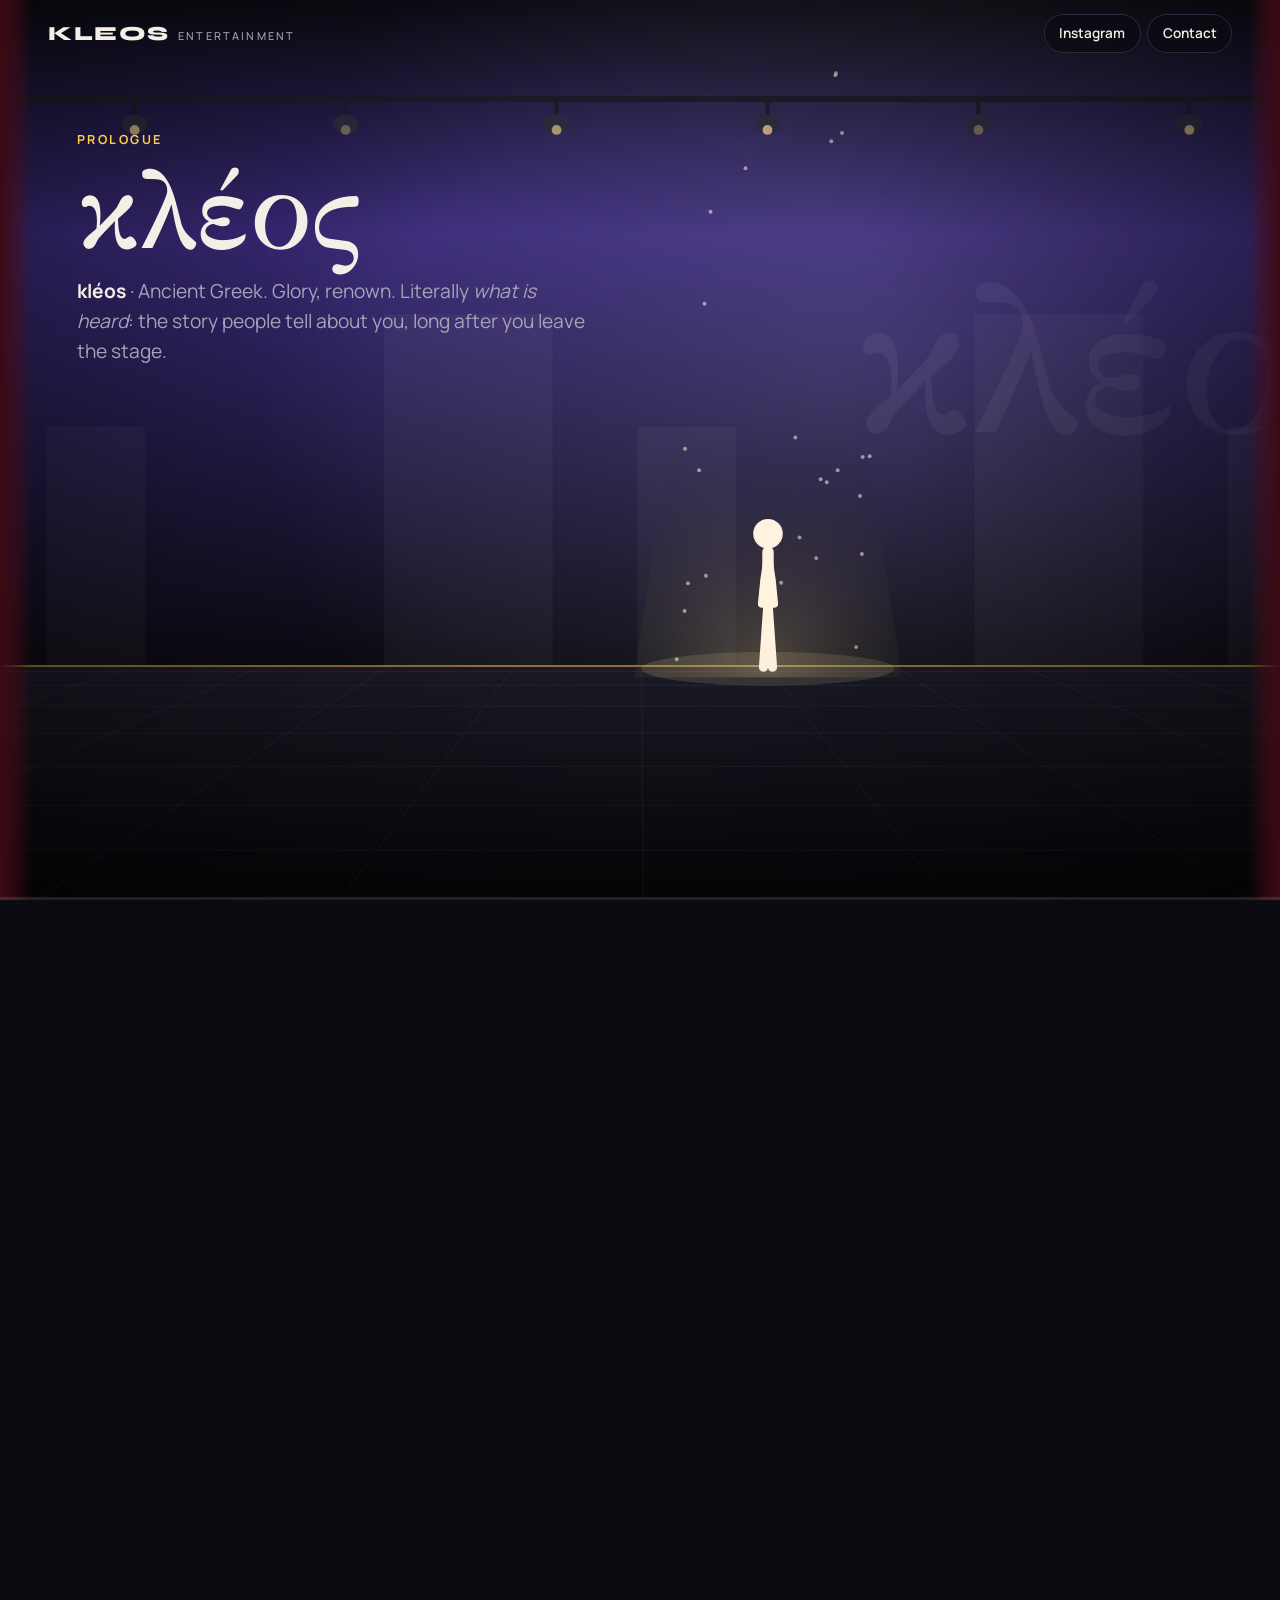
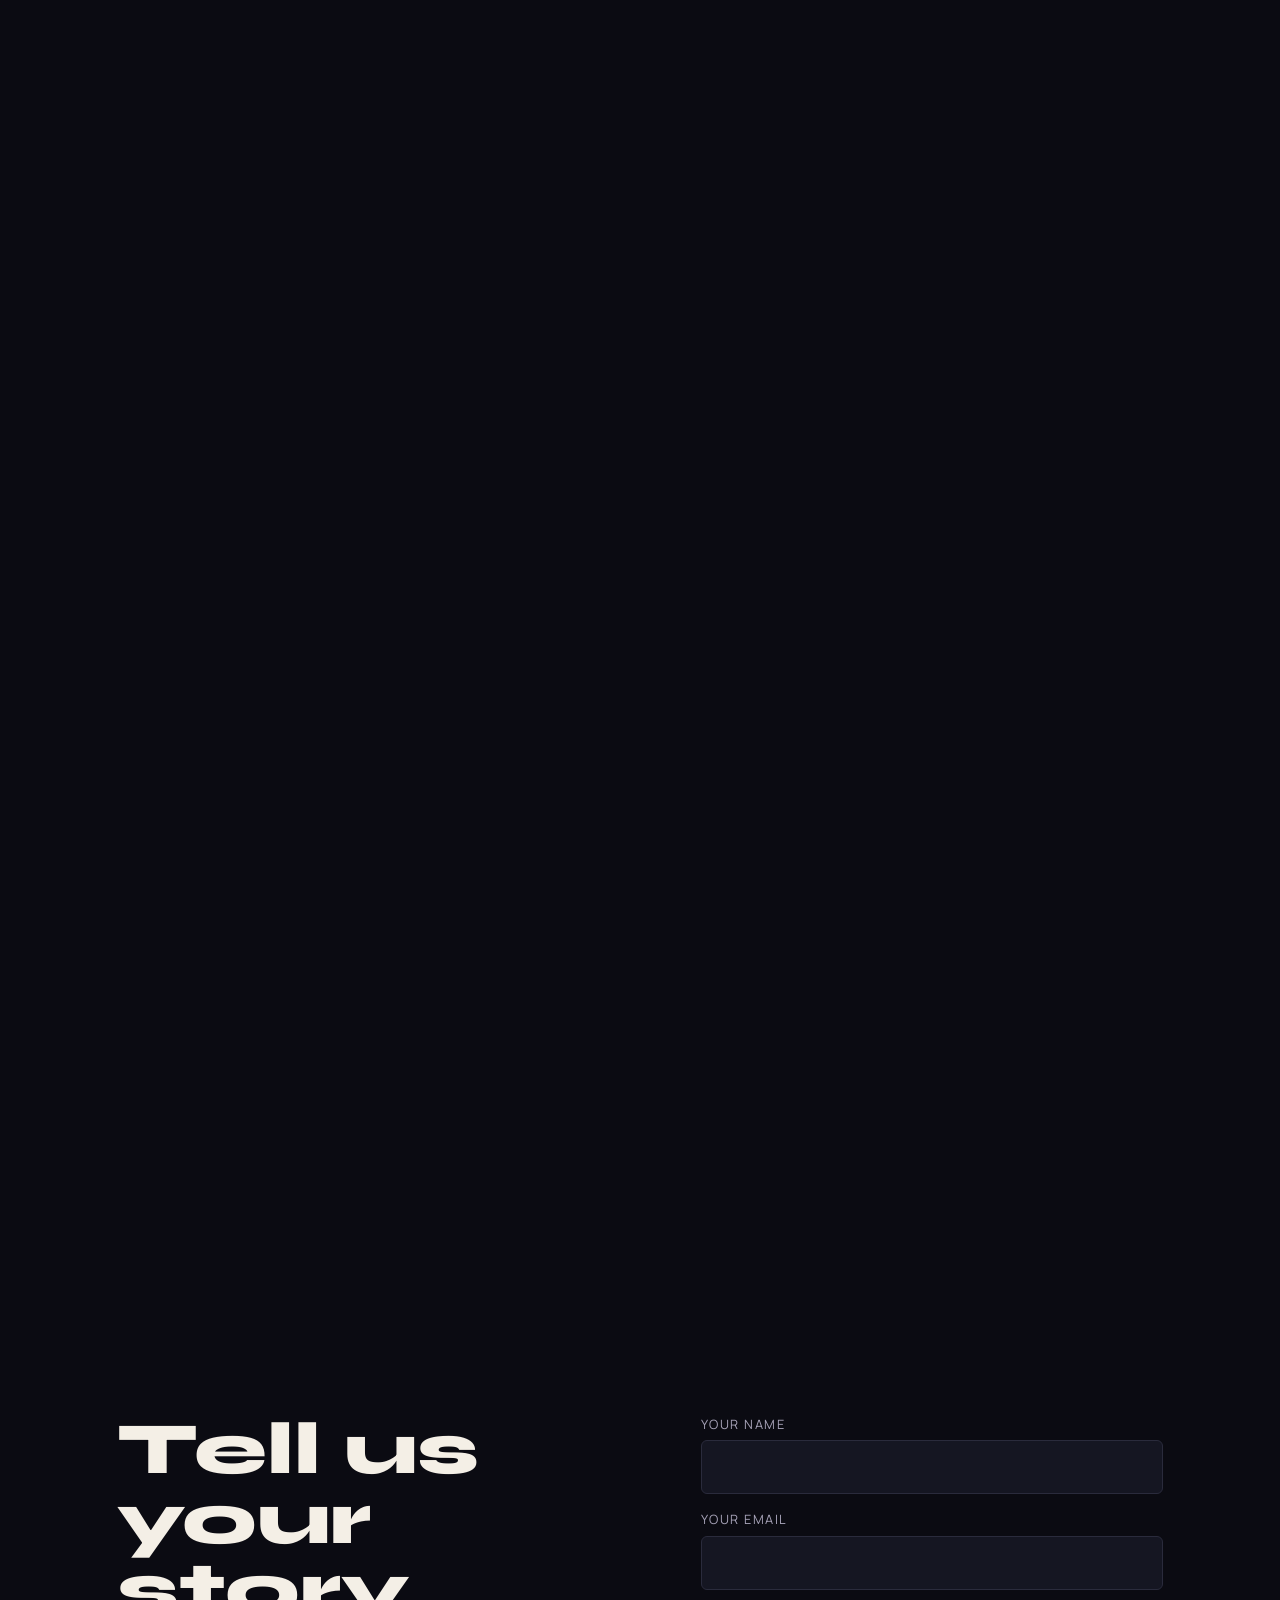
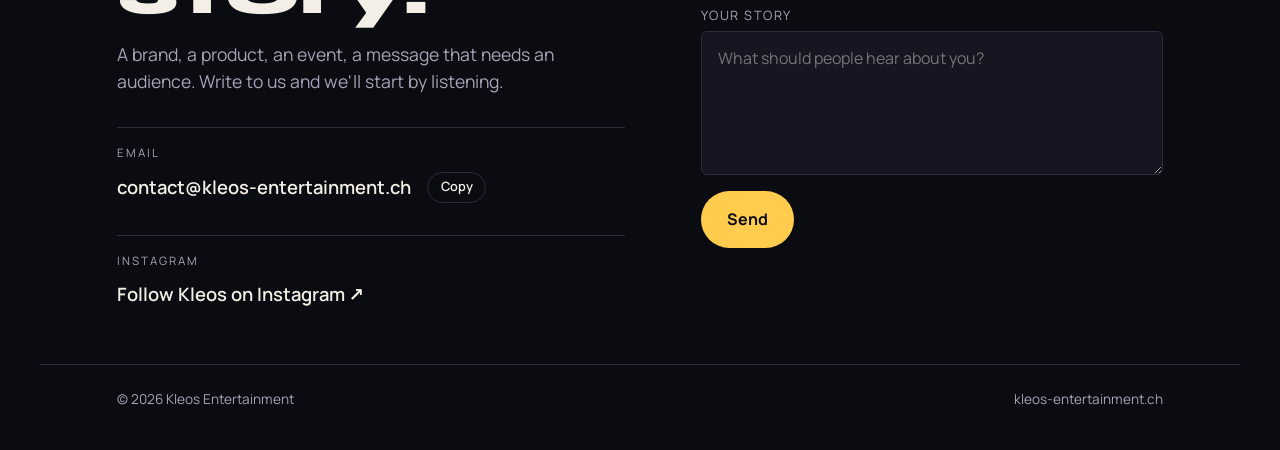
==== concepts/d-stage.html @ 56217770 "Add three story-driven variations of the Frieze concept Stage, Flashback and Pop-up share one scroll" ====
<!doctype html>
<html lang="en">
<head>
<meta charset="utf-8">
<meta name="viewport" content="width=device-width, initial-scale=1, viewport-fit=cover">
<title>Kleos Stage</title>
<link rel="preconnect" href="https://fonts.googleapis.com"><link rel="preconnect" href="https://fonts.gstatic.com" crossorigin>
<link rel="stylesheet" href="https://fonts.googleapis.com/css2?family=Syne:wght@600;700;800&family=Manrope:wght@400;500;700&family=GFS+Didot&display=swap">
<style>
:root{--bg:#0b0b12;--fg:#f4efe6;--muted:#a7a3b8;--accent:#ffcc4d;--accent2:#ff5e57;--line:#2a2b3c;--field:#151622;
  --f-display:"Syne",sans-serif;--f-body:"Manrope",system-ui,sans-serif;color-scheme:dark}
.card{left:clamp(16px,6vw,96px);top:clamp(76px,14vh,140px);max-width:min(34rem,calc(100vw - 32px))}
.card .act{font-family:var(--f-body);font-weight:700;font-size:.78rem;letter-spacing:.2em;text-transform:uppercase;color:var(--accent)}
.card h2{font-family:var(--f-display);font-weight:800;font-size:clamp(2.1rem,5.6vw,4.4rem);line-height:.98;margin:.35rem 0 .7rem;text-wrap:balance;transform:translateY(calc((1 - var(--o,1))*18px))}
.card.prologue h2{font-family:"GFS Didot",serif;font-weight:400;font-size:clamp(3.4rem,10vw,7rem)}
.card p{margin:0;font-size:clamp(1rem,1.6vw,1.2rem);line-height:1.55;color:var(--muted);max-width:32rem}
.card p b{color:var(--fg)}
@media (max-width:640px){.card{top:72px}}

*{box-sizing:border-box}
html{scroll-behavior:smooth}
body{margin:0;background:var(--bg);color:var(--fg);font-family:var(--f-body);font-size:16px;line-height:1.55}
:focus-visible{outline:2px solid var(--accent);outline-offset:3px}
.top{position:fixed;left:0;right:0;top:0;z-index:10;display:flex;align-items:center;justify-content:space-between;gap:1rem;padding:calc(14px + env(safe-area-inset-top,0px)) clamp(16px,4vw,48px) 14px;pointer-events:none}
.top a{pointer-events:auto;color:var(--fg);text-decoration:none}
.mark{font-family:var(--f-display);font-weight:800;font-size:1.25rem;letter-spacing:.08em;display:flex;align-items:baseline;gap:.5rem}
.mark small{font-family:var(--f-body);font-weight:500;font-size:.68rem;letter-spacing:.2em;text-transform:uppercase;color:var(--muted)}
.top nav{display:flex;gap:.4rem}
.top nav a{font-size:.85rem;font-weight:600;padding:.5rem .9rem;border:1.5px solid var(--line);border-radius:99px;background:color-mix(in srgb,var(--bg) 70%,transparent);backdrop-filter:blur(6px)}
.top nav a:hover{border-color:var(--accent);color:var(--accent)}
@media (max-width:520px){.mark small{display:none}}
.story{height:var(--len,855vh);position:relative}
.stage{position:sticky;top:0;height:100vh;height:100dvh;overflow:hidden}
#world{position:absolute;inset:0;width:100%;height:100%;display:block}
.cards{position:absolute;inset:0;pointer-events:none}
.card{position:absolute;opacity:0}
.card:first-child{opacity:1}
.progress{position:absolute;left:0;right:0;bottom:0;height:3px;background:color-mix(in srgb,var(--fg) 12%,transparent)}
.progress i{display:block;height:100%;background:var(--accent);transform-origin:left;transform:scaleX(0)}
.sr{position:absolute;width:1px;height:1px;overflow:hidden;clip:rect(0 0 0 0);white-space:nowrap}

.contact{padding-inline:clamp(16px,6vw,96px);padding-block:clamp(64px,10vw,120px) 40px;display:grid;grid-template-columns:minmax(0,1.1fr) minmax(0,1fr);gap:clamp(32px,6vw,80px);max-width:1200px;margin:0 auto}
@media (max-width:800px){.contact{grid-template-columns:1fr}}
.contact h2{font-family:var(--f-display);font-weight:800;font-size:clamp(2.4rem,6vw,4.6rem);line-height:.95;margin:0 0 1rem;text-wrap:balance}
.contact .lead{color:var(--muted);font-size:1.1rem;max-width:30rem;margin:0 0 2rem}
.reach{display:grid;gap:1rem}
.reach .row{display:flex;flex-wrap:wrap;align-items:center;gap:.6rem 1rem;padding-block:1rem;border-top:1.5px solid var(--line)}
.reach .k{font-size:.72rem;letter-spacing:.18em;text-transform:uppercase;color:var(--muted);width:100%}
.reach a,.reach #mail-text{color:var(--fg);font-size:1.15rem;font-weight:600;text-decoration:none;word-break:break-all}
.reach a:hover{color:var(--accent)}
.chip{font:inherit;font-size:.8rem;font-weight:600;color:var(--fg);background:transparent;border:1.5px solid var(--line);border-radius:99px;padding:.3rem .8rem;cursor:pointer}
.chip:hover{border-color:var(--accent);color:var(--accent)}
form{display:grid;gap:1rem;align-content:start}
label{display:grid;gap:.35rem;font-size:.8rem;letter-spacing:.12em;text-transform:uppercase;color:var(--muted)}
input,textarea{font:inherit;font-size:1rem;letter-spacing:0;text-transform:none;color:var(--fg);background:var(--field);border:1.5px solid var(--line);border-radius:6px;padding:.85rem 1rem;width:100%}
textarea{min-height:9rem;resize:vertical}
input:focus,textarea:focus{outline:none;border-color:var(--accent)}
.send{font:inherit;font-weight:700;font-size:1rem;color:var(--bg);background:var(--accent);border:0;border-radius:99px;padding:1rem 1.6rem;cursor:pointer;justify-self:start}
.send:hover{background:var(--accent2)}
#form-note{min-height:1.4em;margin:0;color:var(--muted);font-size:.92rem}
footer{padding-inline:clamp(16px,6vw,96px);padding-block:24px 40px;color:var(--muted);font-size:.85rem;max-width:1200px;margin:0 auto;border-top:1.5px solid var(--line);display:flex;flex-wrap:wrap;justify-content:space-between;gap:.5rem}
</style>
</head>
<body>


<header class="top">
  <a class="mark" href="#story" aria-label="Kleos Entertainment, back to the start">KLEOS<small>Entertainment</small></a>
  <nav aria-label="Reach us"><a href="https://www.instagram.com/" target="_blank" rel="noopener">Instagram</a><a href="#contact">Contact</a></nav>
</header>

<section id="story" class="story" aria-label="The story of Kleos Entertainment, in nine scenes">
  <div class="stage">
    <canvas id="world" aria-hidden="true"></canvas>
    <div class="cards">
      <article class="card prologue" data-act="Prologue" data-short="κλέος"><span class="act">Prologue</span><h2>κλέος</h2><p><b>kléos</b> · Ancient Greek. Glory, renown. Literally <i>what is heard</i>: the story people tell about you, long after you leave the stage.</p></article><article class="card" data-act="Act I" data-short="The heroes"><span class="act">Act I</span><h2>Every hero had a story of their own.</h2><p>Different deeds, different songs. That is what made each of them unforgettable.</p></article><article class="card" data-act="Act II" data-short="Your brand"><span class="act">Act II</span><h2>So does every brand.</h2><p>Which is why we don't do cookie-cutter. A template makes you look like everyone else.</p></article><article class="card" data-act="Act III · Listen" data-short="Listen"><span class="act">Act III · Listen</span><h2>First, we listen.</h2><p>We research your brand, your product and the people who use it, until we know how they see you today.</p></article><article class="card" data-act="Act IV · Find" data-short="Find"><span class="act">Act IV · Find</span><h2>Then we dig for what only you have.</h2><p>Your USP. If your story could belong to a competitor, people will go to the competitor.</p></article><article class="card" data-act="Act V · Tell" data-short="Tell"><span class="act">Act V · Tell</span><h2>Then we tell it so people want to hear it.</h2><p>Entertain people and they listen with their ears and their hearts. That is how a message sticks.</p></article><article class="card" data-act="Deed · Orangina Switzerland" data-short="One costume"><span class="act">Deed · Orangina Switzerland</span><h2>One costume. A whole character.</h2><p>Small budget, big idea: a character who tells the brand's story in short, funny clips for social media.</p></article><article class="card" data-act="Deed · Eurovision Song Contest" data-short="Stage fever"><span class="act">Deed · Eurovision Song Contest</span><h2>A safety briefing with stage fever.</h2><p>The briefing for every delegation and crew, filmed on a set that feels like the show, with jokes for the fans. They learned the rules and walked in already fired up.</p></article><article class="card" data-act="Your turn" data-short="Your story"><span class="act">Your turn</span><h2>What will they hear about you?</h2><p>Let's find your kleos. Scroll on and tell us about it.</p></article>
    </div>
    <div class="progress" aria-hidden="true"><i id="bar"></i></div>
  </div>
</section>

<section id="contact" class="contact" aria-label="Contact">
  <div>
    <h2>Tell us your story.</h2>
    <p class="lead">A brand, a product, an event, a message that needs an audience. Write to us and we'll start by listening.</p>
    <div class="reach">
      <div class="row"><span class="k">Email</span><span id="mail-text">contact@kleos-entertainment.ch</span><button class="chip" id="copy-mail" type="button" data-mail="contact@kleos-entertainment.ch">Copy</button></div>
      <div class="row"><span class="k">Instagram</span><a href="https://www.instagram.com/" target="_blank" rel="noopener">Follow Kleos on Instagram ↗</a></div>
    </div>
  </div>
  <form id="contact-form" data-to="contact@kleos-entertainment.ch" novalidate>
    <label for="f-name">Your name<input id="f-name" name="name" autocomplete="name" required></label>
    <label for="f-email">Your email<input id="f-email" name="email" type="email" autocomplete="email"></label>
    <label for="f-msg">Your story<textarea id="f-msg" name="message" placeholder="What should people hear about you?"></textarea></label>
    <button class="send" type="submit">Send</button>
    <p id="form-note" aria-live="polite"></p>
  </form>
</section>
<footer><span>© 2026 Kleos Entertainment</span><span>kleos-entertainment.ch</span></footer>

<script>
window.THEME=(function(){
  const cyc=['#3a2a7a','#5a1f6e','#1f4f66','#6b3a12','#1d4a7a','#6e1f3f','#6b4a10','#3a1f7a','#16505a'];
  const hex=h=>[1,3,5].map(i=>parseInt(h.slice(i,i+2),16));
  const mix=(a,b,k)=>{const A=hex(a),B=hex(b);return'rgb('+A.map((v,i)=>Math.round(v+(B[i]-v)*k)).join(',')+')'};
  const base={bg:'#0b0b12',set:'#30324a',dim:'#4f5373',hero:'#fff3df',light:'rgba(255,224,160,.5)',dust:'rgba(255,240,210,.55)',ghost:'rgba(255,255,255,.06)',a1:'#ffcc4d',a2:'#ff5e57',a3:'#6fe3d0',crowd:'#040409'};
  return{
    ground:.74,groundMobile:.8,heroAt:.4,heroAtWide:.6,heroWeight:6.5,display:'"Syne",sans-serif',body:'"Manrope",sans-serif',greek:'"GFS Didot",serif',
    pal(k){const u=k*(cyc.length-1),i=Math.min(cyc.length-2,Math.floor(u));return Object.assign({cyc:mix(cyc[i],cyc[i+1],u-i)},base)},
    back(x,{W,H,gy,s,cam,t,C}){
      const g=x.createLinearGradient(0,0,0,gy);g.addColorStop(0,C.bg);g.addColorStop(.35,C.cyc);g.addColorStop(1,C.bg);x.fillStyle=g;x.fillRect(0,0,W,gy+2);
      // a soft wash of light drifting on the cyclorama
      const bx=W*.6-((cam*.08)%(W*1.4)),r=Math.max(W,H)*.45,b=x.createRadialGradient(bx,gy*.55,10,bx,gy*.55,r);b.addColorStop(0,'rgba(255,255,255,.10)');b.addColorStop(1,'rgba(255,255,255,0)');x.fillStyle=b;x.fillRect(0,0,W,gy);
      // lighting truss with lamps, slower than the stage for depth
      const ty=Math.max(54,H*.11);x.fillStyle='#1b1c28';x.fillRect(0,ty-3,W,6);
      const step=150*s,off=-((cam*.45)%step);
      for(let px=off-step;px<W+step;px+=step){x.fillStyle='#1b1c28';x.fillRect(px-2,ty,4,14*s);x.fillStyle='#2a2c3d';x.beginPath();x.ellipse(px,ty+18*s,9*s,7*s,0,0,7);x.fill();
        const on=.5+.5*Math.sin(t*.8+px*.01);x.fillStyle=`rgba(255,220,150,${.35+.4*on})`;x.beginPath();x.arc(px,ty+22*s,3.5*s,0,7);x.fill()}
      // far flats: tall panels sliding at half speed
      const fs=420*s,fo=-((cam*.5)%fs);x.fillStyle='rgba(255,255,255,.035)';
      for(let px=fo-fs;px<W+fs;px+=fs){x.fillRect(px,gy-250*s,120*s,250*s);x.fillRect(px+180*s,gy-170*s,70*s,170*s)}
    },
    floor(x,{W,H,gy,s,cam,C}){const g=x.createLinearGradient(0,gy,0,H);g.addColorStop(0,'#1a1a26');g.addColorStop(1,'#050508');x.fillStyle=g;x.fillRect(0,gy,W,H-gy);
      x.strokeStyle='rgba(255,255,255,.05)';x.lineWidth=1;for(let i=1;i<8;i++){const yy=gy+Math.pow(i/8,1.8)*(H-gy);x.beginPath();x.moveTo(0,yy);x.lineTo(W,yy);x.stroke()}
      const step=90*s,off=-(cam%step);for(let px=off;px<W+step;px+=step){x.beginPath();x.moveTo(px,gy);x.lineTo(px+(px-W/2)*1.4,H);x.stroke()}
      x.fillStyle='rgba(255,204,77,.5)';x.fillRect(0,gy-1,W,2)},
    post(x,{W,H}){const v=x.createRadialGradient(W/2,H*.45,Math.min(W,H)*.3,W/2,H*.45,Math.max(W,H)*.75);v.addColorStop(0,'rgba(0,0,0,0)');v.addColorStop(1,'rgba(0,0,0,.6)');x.fillStyle=v;x.fillRect(0,0,W,H);
      const cw=Math.max(10,W*.025);[[0,1],[W-cw,-1]].forEach(([px])=>{const g=x.createLinearGradient(px,0,px+cw,0);g.addColorStop(0,px?'rgba(90,10,24,0)':'#3a0a14');g.addColorStop(1,px?'#3a0a14':'rgba(90,10,24,0)');x.fillStyle=g;x.fillRect(px,0,cw,H)})},
  };
})();
</script>
<script>// Kleos story engine: a scroll-driven stage on which one hero walks through the acts.
// A theme (window.THEME) supplies the palette, background, floor and post effects.
(function(){
const T=window.THEME;
const reduce=matchMedia('(prefers-reduced-motion: reduce)').matches;
const story=document.getElementById('story');
const cv=document.getElementById('world'),x=cv.getContext('2d');
const cards=[...document.querySelectorAll('.card')];
const bar=document.getElementById('bar');
const N=cards.length, WALK=.6;
let W=0,H=0,gy=0,s=1,S=600,t=0,pos=0,act=0,idx=0,walking=false,fw=0,cam=0;

const clamp=(v,a=0,b=1)=>Math.max(a,Math.min(b,v));
const ease=v=>v<.5?2*v*v:1-Math.pow(-2*v+2,2)/2;
const back=v=>{const c1=1.7,c3=c1+1;return 1+c3*Math.pow(v-1,3)+c1*Math.pow(v-1,2)};
const lerp=(a,b,k)=>a+(b-a)*k;

function resize(){
  const d=Math.min(2,devicePixelRatio||1);W=cv.clientWidth;H=cv.clientHeight;
  cv.width=Math.round(W*d);cv.height=Math.round(H*d);x.setTransform(d,0,0,d,0,0);
  gy=H*(W<640?T.groundMobile:T.ground);s=clamp(Math.min(H/640,W/420),.62,1.45);S=Math.max(W*.85,520*s);
  story.style.setProperty('--len',(N*95)+'vh');
}

function read(){
  const top=-story.getBoundingClientRect().top,total=Math.max(1,story.offsetHeight-innerHeight);
  const Q=clamp(top/total)*(N-1+WALK);
  idx=Math.min(N-1,Math.floor(Q));const f=Q-idx;
  if(idx===N-1){act=clamp(f/WALK);pos=N-1;walking=false;fw=0}
  else if(f<WALK){act=f/WALK;pos=idx;walking=false;fw=0}
  else{act=1;fw=(f-WALK)/(1-WALK);pos=idx+ease(fw);walking=true}
}
const actOf=j=>j<idx?1:j>idx?0:(walking?1:act);

/* ---------- drawing helpers ---------- */
const P=()=>T.pal(pos/(N-1));
function circ(cx,cy,r,c){x.fillStyle=c;x.beginPath();x.arc(cx,cy,r,0,Math.PI*2);x.fill()}
function line(pts,c,w){x.strokeStyle=c;x.lineWidth=w;x.lineCap='round';x.lineJoin='round';x.beginPath();pts.forEach((p,i)=>i?x.lineTo(p[0],p[1]):x.moveTo(p[0],p[1]));x.stroke()}
function heart(cx,cy,r,c){x.fillStyle=c;x.beginPath();x.moveTo(cx,cy+r*.9);x.bezierCurveTo(cx-r*1.6,cy-r*.2,cx-r*.7,cy-r*1.4,cx,cy-r*.4);x.bezierCurveTo(cx+r*.7,cy-r*1.4,cx+r*1.6,cy-r*.2,cx,cy+r*.9);x.fill()}
function star(cx,cy,r,c,rot=0){x.fillStyle=c;x.beginPath();for(let i=0;i<10;i++){const a=rot+i*Math.PI/5-Math.PI/2,rr=i%2?r*.45:r;x.lineTo(cx+Math.cos(a)*rr,cy+Math.sin(a)*rr)}x.fill()}
function rrect(px,py,w,h,r,c,stroke){x.beginPath();x.roundRect?x.roundRect(px,py,w,h,r):x.rect(px,py,w,h);if(stroke){x.strokeStyle=c;x.lineWidth=stroke;x.stroke()}else{x.fillStyle=c;x.fill()}}
function txt(str,px,py,size,c,font,align='center',alpha=1){x.save();x.globalAlpha*=alpha;x.fillStyle=c;x.font=`${size}px ${font}`;x.textAlign=align;x.textBaseline='middle';x.fillText(str,px,py);x.restore()}
function rnd(i){const v=Math.sin(i*127.1+311.7)*43758.5453;return v-Math.floor(v)}

/* ---------- the hero ---------- */
function limb(o,a,b,L){const e=[o[0]+Math.sin(a)*L,o[1]+Math.cos(a)*L];return [e,[e[0]+Math.sin(b)*L,e[1]+Math.cos(b)*L]]}
const POSE={
  stand:()=>({legs:[[.07,0],[-.07,0]],arms:[[.15,.1],[-.15,-.1]],lean:0}),
  walk:ph=>({legs:[[Math.sin(ph)*.5,Math.max(0,-Math.cos(ph))*.9],[-Math.sin(ph)*.5,Math.max(0,Math.cos(ph))*.9]],arms:[[-Math.sin(ph)*.45,-Math.sin(ph)*.45+.35],[Math.sin(ph)*.45,Math.sin(ph)*.45+.35]],lean:.08,bob:Math.abs(Math.cos(ph))*2}),
  open:()=>({legs:[[.18,0],[-.18,0]],arms:[[.9,1.2],[-.9,-1.2]],lean:0}),
  ear:t=>({legs:[[.1,0],[-.05,0]],arms:[[2.25,4.15],[.1,.05]],lean:.16+Math.sin(t*2)*.03}),
  dig:t=>{const k=Math.sin(t*4);return{legs:[[.35,.2],[-.25,.1]],arms:[[.95+k*.35,.45+k*.35],[.75+k*.35,.25+k*.35]],lean:.5+k*.12,dig:k}},
  mic:t=>({legs:[[.15,0],[-.15,0]],arms:[[1.0,2.65],[-2.2-Math.sin(t*3)*.2,-2.6]],lean:-.04}),
  cheer:t=>({legs:[[.2,0],[-.2,0]],arms:[[2.6+Math.sin(t*9)*.15,3.0],[-2.6-Math.sin(t*9)*.15,-3.0]],lean:0,bob:Math.abs(Math.sin(t*6))*6}),
  wave:t=>({legs:[[.12,0],[-.12,0]],arms:[[2.5,2.9+Math.sin(t*7)*.45],[-.2,-.1]],lean:0}),
  board:t=>({legs:[[.1,0],[-.1,0]],arms:[[1.25,2.2],[.6+Math.sin(t*5)*.15,1.9]],lean:.05}),
  bounce:t=>({legs:[[Math.sin(t*6)*.25,0],[-Math.sin(t*6)*.25,0]],arms:[[1.65,1.9+Math.sin(t*6)*.3],[-1.65,-1.9-Math.sin(t*6)*.3]],lean:0,bob:Math.abs(Math.sin(t*6))*8}),
  front:t=>({legs:[[.22,0],[-.22,0]],arms:[[2.55,2.95+Math.sin(t*7)*.4],[-.45,-.3]],lean:0}),
};
function mixPose(a,b,k){const m=(p,q)=>p.map((v,i)=>Array.isArray(v)?m(v,q[i]):lerp(v,q[i],k));return{legs:m(a.legs,b.legs),arms:m(a.arms,b.arms),lean:lerp(a.lean||0,b.lean||0,k),bob:lerp(a.bob||0,b.bob||0,k),dig:b.dig}}
function drawHero(hx,p,col,w){
  const L=23*s,A=17*s,hip=[hx,gy-2*L-(p.bob||0)*s+1*s];
  const ln=p.lean||0,neck=[hip[0]+Math.sin(ln)*36*s,hip[1]-Math.cos(ln)*36*s];
  const head=[neck[0]+Math.sin(ln)*13*s,neck[1]-Math.cos(ln)*13*s];
  const sh=[lerp(neck[0],hip[0],.08),lerp(neck[1],hip[1],.08)];
  const lw=(w||6)*s;
  p.legs.forEach(([a,b])=>{const [k,f]=limb(hip,a,a-b,L);line([hip,k,f],col,lw)});
  line([hip,neck],col,lw*1.25);
  const hands=p.arms.map(([a,b])=>{const [e,h]=limb(sh,a,b,A);line([sh,e,h],col,lw*.9);return h});
  circ(head[0],head[1],10.5*s,col);
  return{hip,neck,head,sh,hands,L};
}

/* ---------- acts: props drawn around the hero's mark (cx) ---------- */
const SC=[
 // 0 Prologue: a spotlight finds the hero, the word hangs in the dark
 {pose:(a,t)=>mixPose(POSE.stand(),POSE.open(),ease(a)),
  draw(cx,a,C){const k=.45+.55*a;
    const g=x.createRadialGradient(cx,gy,4,cx,gy,170*s);g.addColorStop(0,C.light);g.addColorStop(1,'transparent');
    x.save();x.globalAlpha=k;x.fillStyle=g;x.beginPath();x.moveTo(cx-24*s,-10);x.lineTo(cx+24*s,-10);x.lineTo(cx+95*s,gy+8*s);x.lineTo(cx-95*s,gy+8*s);x.fill();
    x.globalAlpha=k*.6;x.fillStyle=C.light;x.beginPath();x.ellipse(cx,gy+2*s,90*s,12*s,0,0,7);x.fill();x.restore();
    for(let i=0;i<26;i++){const px=cx+(rnd(i)-.5)*150*s,py=gy-((t*14*(.4+rnd(i+9))+rnd(i+3)*H)%(gy));circ(px,py,1.4*s,C.dust)}
    txt('κλέος',cx+(W<640?0:250*s),gy-(W<640?260:200)*s,(W<640?90:150)*s,C.ghost,T.greek,'center',.9);}},
 // 1 Act I: three heroes on plinths light up, theatre masks above
 {pose:(a,t)=>POSE.stand(),
  draw(cx,a,C){const xs=[cx+95*s,cx+175*s,cx+255*s];
    xs.forEach((px,i)=>{const on=clamp(a*3.2-i*.9);const py=gy-26*s;
      rrect(px-26*s,py,52*s,26*s,3*s,C.set);
      if(on>0){const g=x.createLinearGradient(px,0,px,py);g.addColorStop(0,'transparent');g.addColorStop(1,C.light);x.save();x.globalAlpha=on*.7;x.fillStyle=g;x.beginPath();x.moveTo(px-8*s,0);x.lineTo(px+8*s,0);x.lineTo(px+34*s,py);x.lineTo(px-34*s,py);x.fill();x.restore()}
      x.save();x.translate(px,py);x.scale(.62,.62);x.translate(-px,-gy);
      const col=on>.5?C.hero:C.dim;
      const h=drawHero(px,[POSE.stand(),POSE.cheer(t),POSE.mic(t)][i],col,6);
      if(i===0){circ(h.hands[1][0]-8*s,h.hands[1][1],15*s,col);line([[h.hands[0][0],h.hands[0][1]+30*s],[h.hands[0][0]+4*s,h.hands[0][1]-70*s]],col,4*s)}
      if(i===1){x.strokeStyle=col;x.lineWidth=4*s;x.beginPath();x.arc(h.head[0],h.head[1]-22*s,16*s,Math.PI,0);x.stroke()}
      if(i===2){x.strokeStyle=col;x.lineWidth=4*s;x.beginPath();x.moveTo(h.hands[0][0]-12*s,h.hands[0][1]-14*s);x.quadraticCurveTo(h.hands[0][0],h.hands[0][1]+18*s,h.hands[0][0]+12*s,h.hands[0][1]-14*s);x.stroke()}
      x.restore();});
    const my=gy-235*s,mx=cx+175*s,ma=.25+.75*a;
    [[-34,1],[34,-1]].forEach(([o,sm],i)=>{x.save();x.globalAlpha=ma;x.translate(mx+o*s,my);x.rotate(o*.004);
      x.fillStyle=i?C.a2:C.a1;x.beginPath();x.ellipse(0,0,28*s,36*s,0,0,7);x.fill();
      x.fillStyle=C.bg;x.beginPath();x.ellipse(-10*s,-6*s,6*s,4*s,sm*.3,0,7);x.ellipse(10*s,-6*s,6*s,4*s,-sm*.3,0,7);x.fill();
      x.strokeStyle=C.bg;x.lineWidth=4*s;x.beginPath();x.arc(0,sm>0?8*s:22*s,12*s,sm>0?.2:Math.PI+.2,sm>0?Math.PI-.2:-.2);x.stroke();x.restore()});}},
 // 2 Act II: a row of identical cookie-cutter figures topples, only the hero stays
 {pose:(a,t)=>mixPose(POSE.stand(),POSE.open(),clamp(a*1.6-.6)),
  draw(cx,a,C){for(let i=0;i<6;i++){const px=cx+(70+i*44)*s,fall=ease(clamp(a*2.2-i*.18));
      x.save();x.translate(px+16*s,gy);x.rotate(fall*Math.PI/2);x.translate(-px-16*s,-gy);
      const c=C.dim,u=s*.95;x.fillStyle=c;x.beginPath();
      x.arc(px,gy-62*u,11*u,0,7);x.rect(px-10*u,gy-52*u,20*u,30*u);x.rect(px-20*u,gy-50*u,40*u,8*u);x.rect(px-10*u,gy-24*u,8*u,24*u);x.rect(px+2*u,gy-24*u,8*u,24*u);x.fill();
      x.fillStyle=C.bg;x.beginPath();x.arc(px,gy-46*u,1.8*u,0,7);x.arc(px,gy-38*u,1.8*u,0,7);x.fill();x.restore()}
    if(a>.4){x.save();x.globalAlpha=clamp((a-.4)*2);const g=x.createRadialGradient(cx,gy-50*s,4,cx,gy-50*s,90*s);g.addColorStop(0,C.light);g.addColorStop(1,'transparent');x.fillStyle=g;x.fillRect(cx-100*s,gy-150*s,200*s,160*s);x.restore()}}},
 // 3 Act III: the hero leans in and listens; the crowd's voices travel to him
 {pose:(a,t)=>POSE.ear(t),
  draw(cx,a,C){const sym=['♥','?','!','★','♪'];
    for(let i=0;i<5;i++){const px=cx+(120+i*38)*s,u=.6+rnd(i)*.15;x.save();x.translate(px,gy);x.scale(u,u);x.translate(-px,-gy);drawHero(px,POSE.wave(t+i),C.dim,6);x.restore();
      for(let k=0;k<2;k++){const ph=((t*.35+rnd(i*7+k))%1),qx=lerp(px,cx+10*s,ph),qy=lerp(gy-70*s*u,gy-95*s,ph)-Math.sin(ph*Math.PI)*40*s;
        txt(sym[(i+k)%5],qx,qy,(14+6*a)*s,[C.a1,C.a2,C.a3][(i+k)%3],T.body,'center',Math.sin(ph*Math.PI)*(.5+.5*a))}}
    x.strokeStyle=C.light;x.lineWidth=2*s;for(let r=0;r<3;r++){const rr=((t*30+r*22)%66)*s+12*s;x.save();x.globalAlpha=(1-rr/(80*s))*a;x.beginPath();x.arc(cx+12*s,gy-100*s,rr,-.8,.8);x.stroke();x.restore()}}},
 // 4 Act IV: the hero digs; under the floor there is depth, and the USP rises out of it
 {pose:(a,t)=>POSE.dig(t),
  draw(cx,a,C){const hx=cx+55*s;
    for(let l=0;l<4;l++){x.fillStyle=[C.set,C.dim,C.set,C.dim][l];x.globalAlpha=.35+.12*l;x.fillRect(cx-140*s,gy+l*18*s,320*s,18*s)}x.globalAlpha=1;
    x.fillStyle=C.bg;x.beginPath();x.ellipse(hx,gy+2*s,30*s,10*s+a*40*s,0,0,Math.PI);x.fill();
    for(let i=0;i<6;i++){const ph=(t*1.6+rnd(i))%1;circ(hx-10*s-ph*50*s,gy-Math.sin(ph*Math.PI)*45*s,(2+rnd(i+2)*3)*s,C.dim)}
    const gyA=gy+60*s-ease(a)*150*s,gx=hx;
    const g=x.createRadialGradient(gx,gyA,2,gx,gyA,60*s);g.addColorStop(0,C.a1);g.addColorStop(1,'transparent');x.save();x.globalAlpha=.25+.6*a;x.fillStyle=g;x.fillRect(gx-60*s,gyA-60*s,120*s,120*s);x.restore();
    x.fillStyle=C.a1;x.beginPath();x.moveTo(gx,gyA-22*s);x.lineTo(gx+18*s,gyA-4*s);x.lineTo(gx,gyA+22*s);x.lineTo(gx-18*s,gyA-4*s);x.fill();
    x.fillStyle=C.light;x.beginPath();x.moveTo(gx,gyA-22*s);x.lineTo(gx+7*s,gyA-4*s);x.lineTo(gx-7*s,gyA-4*s);x.fill();
    if(a>.65)txt('USP',gx,gyA-42*s,16*s,C.a1,T.display,'center',clamp((a-.65)*3))},
  over(h,C){const [p1,p2]=h.hands,dx=p2[0]-p1[0],dy=p2[1]-p1[1],d=Math.hypot(dx,dy)||1,ex=p2[0]+dx/d*44*s,ey=p2[1]+dy/d*44*s;line([[p1[0]-dx/d*16*s,p1[1]-dy/d*16*s],[ex,ey]],C.set,4*s);x.fillStyle=C.set;x.beginPath();x.ellipse(ex,ey,7*s,11*s,Math.atan2(dy,dx)-Math.PI/2,0,7);x.fill()}},
 // 5 Act V: the curtain opens, the hero takes the mic, hearts rise from the crowd
 {pose:(a,t)=>mixPose(POSE.stand(),POSE.mic(t),clamp(a*2)),
  draw(cx,a,C){rrect(cx-110*s,gy-12*s,220*s,12*s,2*s,C.set);
    const open=ease(clamp(a*1.5));const top=gy-280*s;
    [-1,1].forEach(sd=>{const inner=cx+sd*lerp(8,150,open)*s,outer=cx+sd*190*s;x.fillStyle=C.a2;x.beginPath();x.moveTo(outer,top);x.lineTo(inner,top);
      for(let k=0;k<=8;k++){const yy=lerp(top,gy-12*s,k/8);x.lineTo(inner+sd*Math.sin(k*1.7+t*.8)*4*s+sd*(k/8)*open*30*s,yy)}x.lineTo(outer,gy-12*s);x.fill();
      x.strokeStyle=C.bg;x.globalAlpha=.25;x.lineWidth=2*s;for(let k=1;k<5;k++){const xx=lerp(inner,outer,k/5);x.beginPath();x.moveTo(xx,top);x.lineTo(xx,gy-12*s);x.stroke()}x.globalAlpha=1});
    rrect(cx-200*s,top-16*s,400*s,22*s,3*s,C.a2)},
  over(h,C){const m=h.hands[0];line([[m[0],m[1]],[m[0]+3*s,m[1]+12*s]],C.set,4*s);circ(m[0]-1*s,m[1]-5*s,6*s,C.set)},
  front(cx,a,C){const by=H;for(let i=-9;i<10;i++){const px=cx+i*34*s+((i%2)*10*s),py=by-(i%2?18:8)*s;circ(px,py,19*s,C.crowd);x.fillStyle=C.crowd;x.fillRect(px-22*s,py,44*s,40*s)}
    for(let i=0;i<9;i++){const ph=(t*.3+rnd(i))%1;heart(cx+(rnd(i+4)-.5)*360*s,by-30*s-ph*240*s*(.5+a*.6),(6+rnd(i)*5)*s,[C.a1,C.a2,C.a3][i%3]);}}},
 // 6 Orangina Switzerland: the hero steps into a big round costume and goes viral
 {pose:(a,t)=>a<.25?POSE.stand():POSE.bounce(t),
  draw(cx,a,C){const ph=[[-120,-150],[110,-190],[190,-110]];
    ph.forEach(([ox,oy],i)=>{const on=back(clamp(a*2.4-i*.35));if(on<=0)return;const px=cx+ox*s,py=gy+oy*s,fl=Math.sin(t*1.5+i)*5*s;
      x.save();x.translate(px,py+fl);x.scale(on,on);rrect(-26*s,-46*s,52*s,92*s,8*s,C.set);rrect(-21*s,-38*s,42*s,72*s,3*s,C.bg);
      x.fillStyle=C.a2;x.beginPath();x.arc(0,-2*s,13*s,0,7);x.fill();x.fillStyle=C.bg;x.beginPath();x.moveTo(-4*s,-9*s);x.lineTo(7*s,-2*s);x.lineTo(-4*s,5*s);x.fill();
      txt('♥ '+(12+Math.floor((t*3+i*7)%88))+'k',0,26*s,9*s,C.a1,T.body);x.restore()})},
  over(h,C,cx,a){const k=back(clamp((a-.15)*2.5));if(k<=0)return;const cy=h.hip[1]-14*s;
    x.save();x.translate(h.hip[0],cy);x.scale(k,k);circ(0,0,34*s,C.a2);x.fillStyle=C.a1;x.beginPath();x.ellipse(-4*s,-38*s,6*s,10*s,-.5,0,7);x.fill();
    circ(-10*s,-8*s,3.6*s,C.bg);circ(10*s,-8*s,3.6*s,C.bg);x.strokeStyle=C.bg;x.lineWidth=3*s;x.beginPath();x.arc(0,2*s,10*s,.25,Math.PI-.25);x.stroke();x.restore()}},
 // 7 Eurovision: hard hat and clipboard for the briefing, then the show kicks in
 {pose:(a,t)=>a<.55?POSE.board(t):mixPose(POSE.board(t),POSE.cheer(t),clamp((a-.55)*4)),
  draw(cx,a,C){const wx=cx-30*s,wy=gy-250*s,cols=16,rows=7,cw=22*s;const live=clamp((a-.5)*3);
    for(let r=0;r<rows;r++)for(let c=0;c<cols;c++){const v=Math.sin(c*.6+r*.9+t*4)*.5+.5;x.fillStyle=live>0&&v>.55?[C.a1,C.a2,C.a3][(r+c)%3]:C.set;x.globalAlpha=.25+.55*(live*v+(1-live)*.3);x.fillRect(wx+c*cw-cols*cw/2+120*s,wy+r*cw,cw-3*s,cw-3*s)}
    x.globalAlpha=1;
    for(let k=0;k<4;k++){const sx=cx+(-120+k*110)*s,ang=Math.sin(t*1.1+k*1.7)*.5;x.save();x.globalAlpha=.12+.25*live;x.fillStyle=[C.a1,C.a3,C.a2,C.a1][k];x.beginPath();x.moveTo(sx,0);x.lineTo(sx+Math.sin(ang)*gy-30*s,gy);x.lineTo(sx+Math.sin(ang)*gy+30*s,gy);x.fill();x.restore()}
    if(live>0)for(let i=0;i<40;i++){const ph=(t*.25+rnd(i))%1;x.save();x.globalAlpha=live;x.fillStyle=[C.a1,C.a2,C.a3][i%3];x.translate(cx+(rnd(i+1)-.5)*500*s+Math.sin(t*2+i)*14*s,ph*gy);x.rotate(t*3+i);x.fillRect(-4*s,-2*s,8*s,4*s);x.restore()}},
  over(h,C,cx,a){x.fillStyle=C.a1;x.beginPath();x.arc(h.head[0],h.head[1]-3*s,13*s,Math.PI,0);x.fill();x.fillRect(h.head[0]-16*s,h.head[1]-4*s,32*s,4*s);
    if(a<.7){const b=h.hands[0];x.save();x.globalAlpha=clamp((.7-a)*5);x.translate(b[0]+4*s,b[1]);x.rotate(-.2);rrect(-12*s,-16*s,24*s,32*s,2*s,C.set);x.strokeStyle=C.bg;x.lineWidth=2*s;for(let k=0;k<3;k++){x.beginPath();x.moveTo(-7*s,(-6+k*7)*s);x.lineTo(7*s,(-6+k*7)*s);x.stroke()}x.restore()}}},
 // 8 Finale: the hero turns to the audience and waves you closer
 {pose:(a,t)=>POSE.front(t),
  draw(cx,a,C){const g=x.createRadialGradient(cx,gy-60*s,6,cx,gy-60*s,200*s);g.addColorStop(0,C.light);g.addColorStop(1,'transparent');x.save();x.globalAlpha=.5+.4*a;x.fillStyle=g;x.fillRect(cx-220*s,gy-260*s,440*s,280*s);x.restore();
    for(let i=0;i<3;i++){const yy=gy+16*s+((t*20+i*12)%36)*s;txt('↓',cx,yy,18*s,C.a1,T.body,'center',(1-((t*20+i*12)%36)/36)*a)}}},
];

function frame(){
  if(!reduce)t+=1/60;
  read();
  const C=P();
  const heroX=pos*S;cam=heroX-W*(W<640?.32:W>900?(T.heroAtWide||T.heroAt):T.heroAt);
  x.clearRect(0,0,W,H);
  T.back(x,{W,H,gy,s,cam,pos,t,C,N,S,idx,fw,walking});
  T.floor(x,{W,H,gy,s,cam,C});
  T.layer&&T.layer(x,true);
  const vis=[];for(let j=0;j<N;j++){const cx=j*S-cam;if(cx>-S&&cx<W+S)vis.push([j,cx])}
  vis.forEach(([j,cx])=>{const a=actOf(j);x.save();if(T.popup){const k=back(clamp(1-Math.abs(pos-j)*1.35));x.globalAlpha=clamp(k*1.4);x.translate(cx,gy);x.scale(1,Math.max(.001,k));x.translate(-cx,-gy)}SC[j].draw(cx,a,C);x.restore()});
  const scn=SC[idx];let pose;
  if(walking)pose=POSE.walk(heroX/(19*s));else pose=scn.pose(act,t);
  const hx=heroX-cam;
  const h=drawHero(hx,pose,C.hero,T.heroWeight||6);
  if(!walking&&scn.over)scn.over(h,C,hx,act);
  if(walking&&idx===6)SC[6].over(h,C,hx,1-clamp(fw*3));
  if(walking&&idx===7)SC[7].over(h,C,hx,1);
  T.layer&&T.layer(x,false);
  vis.forEach(([j,cx])=>{if(SC[j].front){x.save();if(T.popup){const k=back(clamp(1-Math.abs(pos-j)*1.35));x.globalAlpha=clamp(k*1.4)}SC[j].front(cx,actOf(j),C);x.restore()}});
  T.post(x,{W,H,gy,s,cam,pos,t,C,N,idx,fw,walking,cards});
  cards.forEach((c,j)=>{const o=clamp(1-Math.abs(pos-j)*(T.cardFade||2.4));c.style.opacity=o;c.style.visibility=o>0?'visible':'hidden';c.style.setProperty('--o',o)});
  if(bar)bar.style.transform=`scaleX(${(pos+(idx===N-1?act*.6:0))/(N-1+.6)})`;
  requestAnimationFrame(frame);
}
addEventListener('resize',resize);
(document.fonts?document.fonts.ready:Promise.resolve()).then(resize);
resize();requestAnimationFrame(frame);

/* ---------- contact form: opens the visitor's mail app with everything filled in ---------- */
const form=document.getElementById('contact-form');
if(form){form.addEventListener('submit',e=>{e.preventDefault();const d=new FormData(form);const to=form.dataset.to;
  const subj=encodeURIComponent('Kleos · '+(d.get('name')||'New story'));
  const body=encodeURIComponent((d.get('message')||'')+'\n\n— '+(d.get('name')||'')+(d.get('email')?' · '+d.get('email'):''));
  location.href=`mailto:${to}?subject=${subj}&body=${body}`;
  const n=document.getElementById('form-note');if(n)n.textContent='Your mail app should open with the message ready to send. If it doesn’t, write to '+to+'.';});}
const copy=document.getElementById('copy-mail');
if(copy)copy.addEventListener('click',async()=>{const v=copy.dataset.mail;try{await navigator.clipboard.writeText(v);copy.textContent='Copied'}catch(e){const r=document.createRange();r.selectNodeContents(document.getElementById('mail-text'));const sel=getSelection();sel.removeAllRanges();sel.addRange(r);copy.textContent='Selected'}setTimeout(()=>copy.textContent='Copy',1800)});
})();
</script>

</body>
</html>
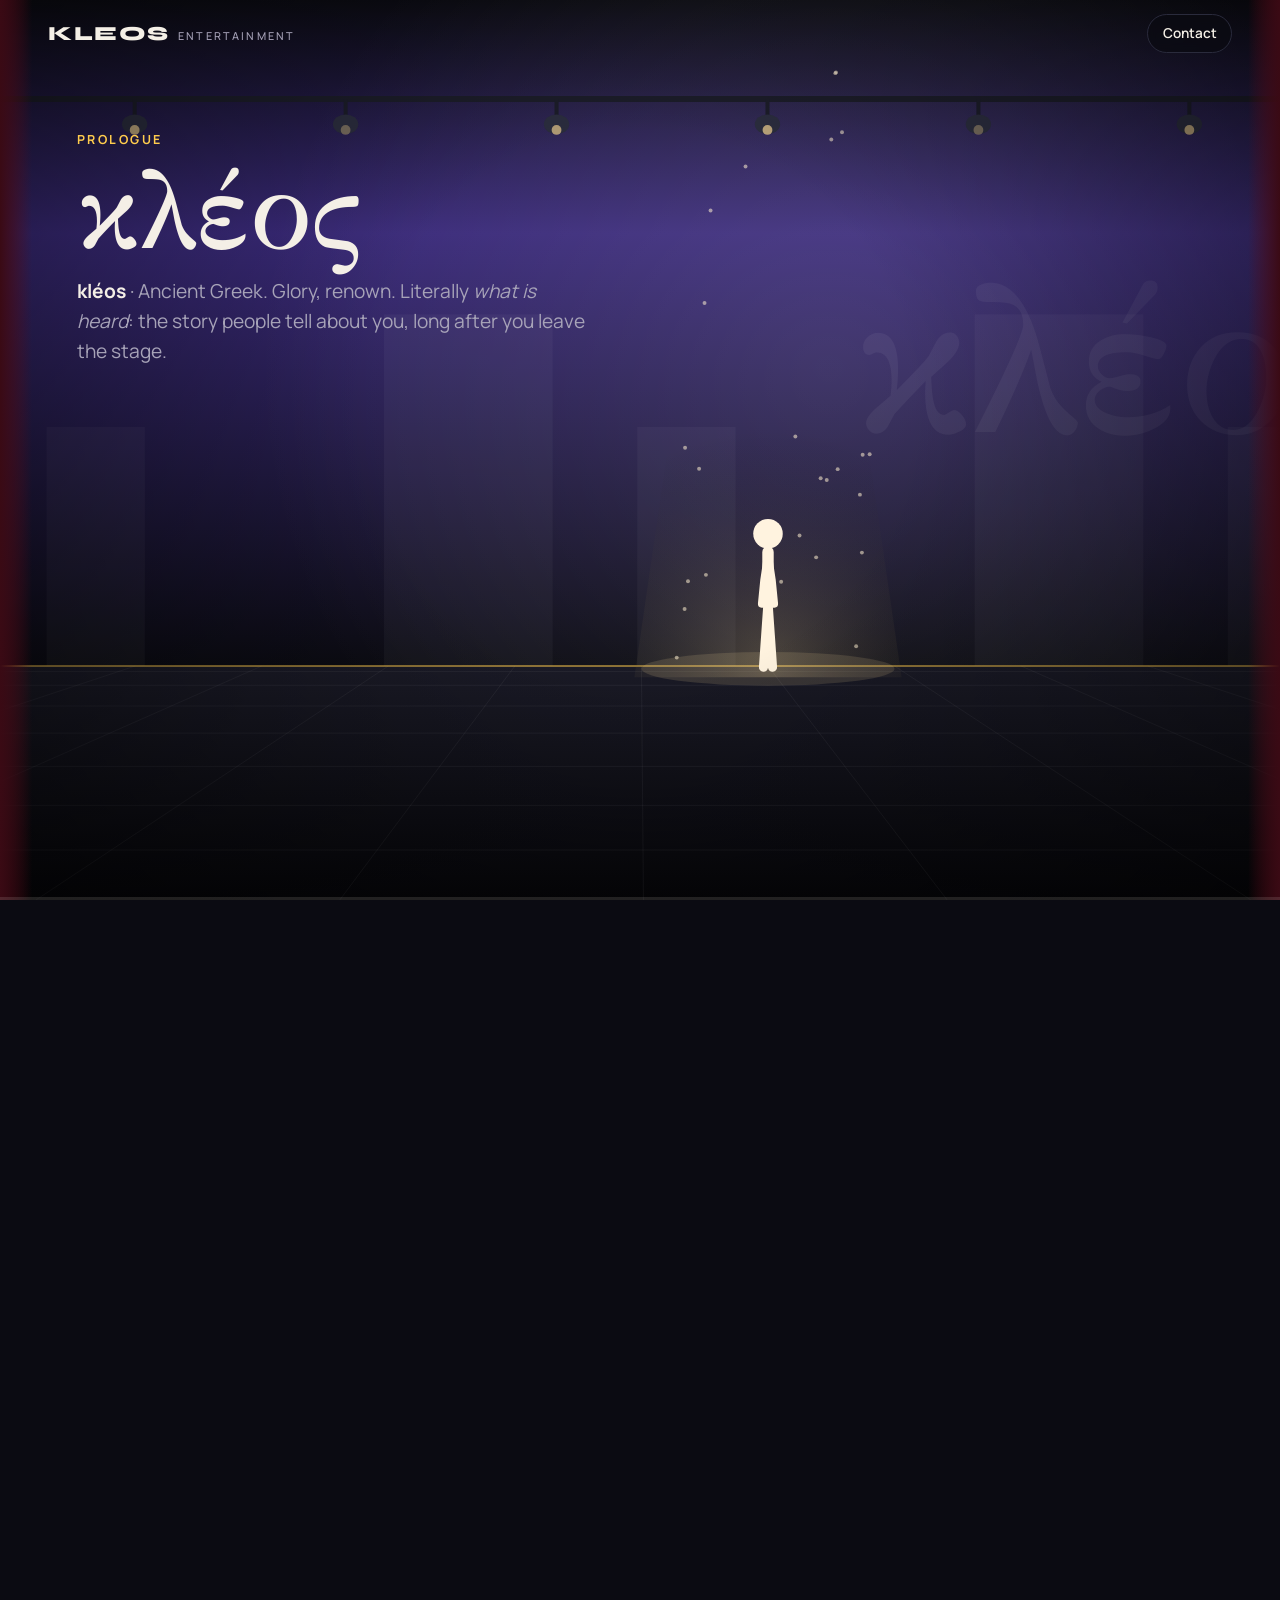
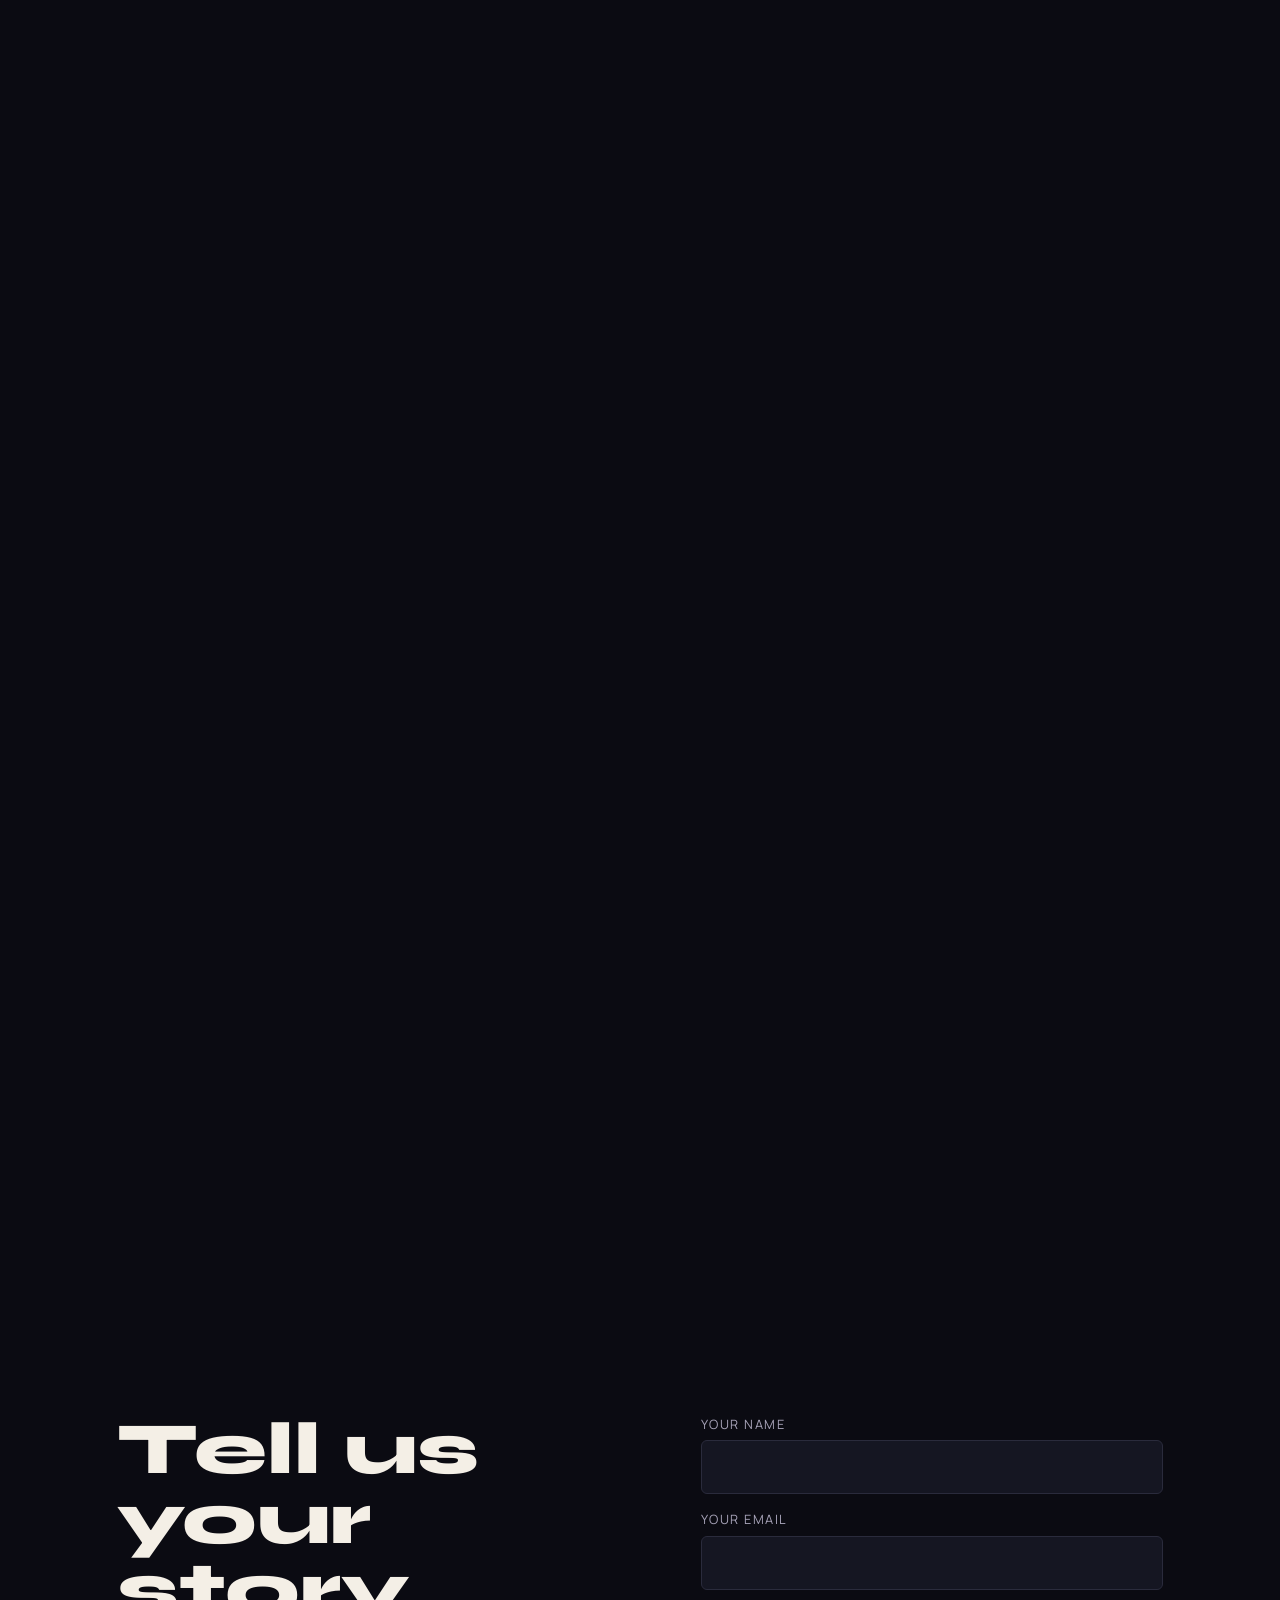
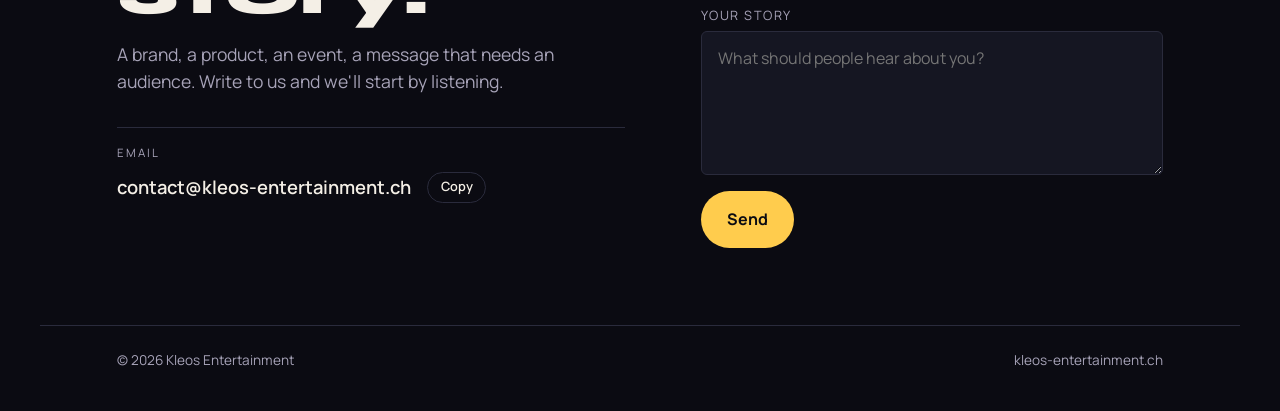
==== commit 33c1edef: "Remove Instagram links until social channels exist Co-Authored-By: Claude Opus 5.5 <noreply@anthropi" ====
--- a/concepts/d-stage.html
+++ b/concepts/d-stage.html
@@ -66,7 +66,7 @@
 
 <header class="top">
   <a class="mark" href="#story" aria-label="Kleos Entertainment, back to the start">KLEOS<small>Entertainment</small></a>
-  <nav aria-label="Reach us"><a href="https://www.instagram.com/" target="_blank" rel="noopener">Instagram</a><a href="#contact">Contact</a></nav>
+  <nav aria-label="Reach us"><a href="#contact">Contact</a></nav>
 </header>
 
 <section id="story" class="story" aria-label="The story of Kleos Entertainment, in nine scenes">
@@ -85,7 +85,6 @@
     <p class="lead">A brand, a product, an event, a message that needs an audience. Write to us and we'll start by listening.</p>
     <div class="reach">
       <div class="row"><span class="k">Email</span><span id="mail-text">contact@kleos-entertainment.ch</span><button class="chip" id="copy-mail" type="button" data-mail="contact@kleos-entertainment.ch">Copy</button></div>
-      <div class="row"><span class="k">Instagram</span><a href="https://www.instagram.com/" target="_blank" rel="noopener">Follow Kleos on Instagram ↗</a></div>
     </div>
   </div>
   <form id="contact-form" data-to="contact@kleos-entertainment.ch" novalidate>
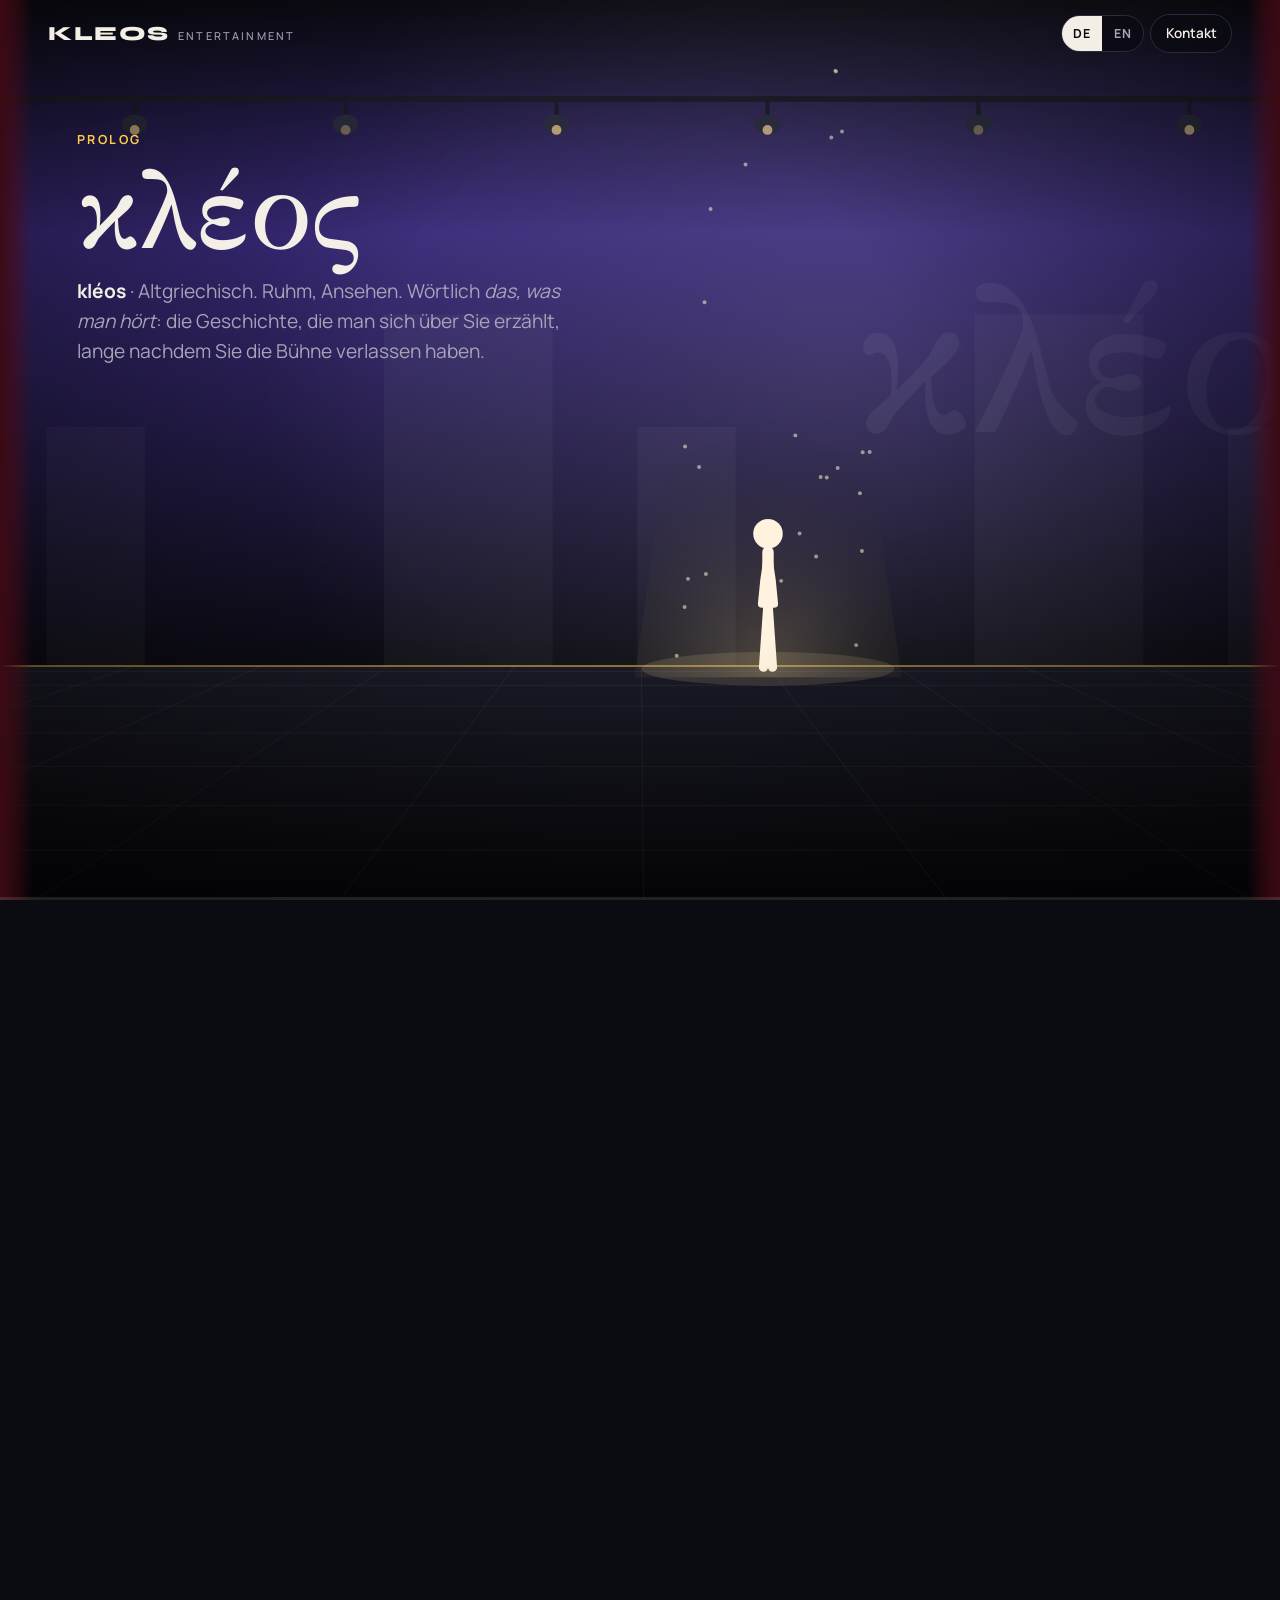
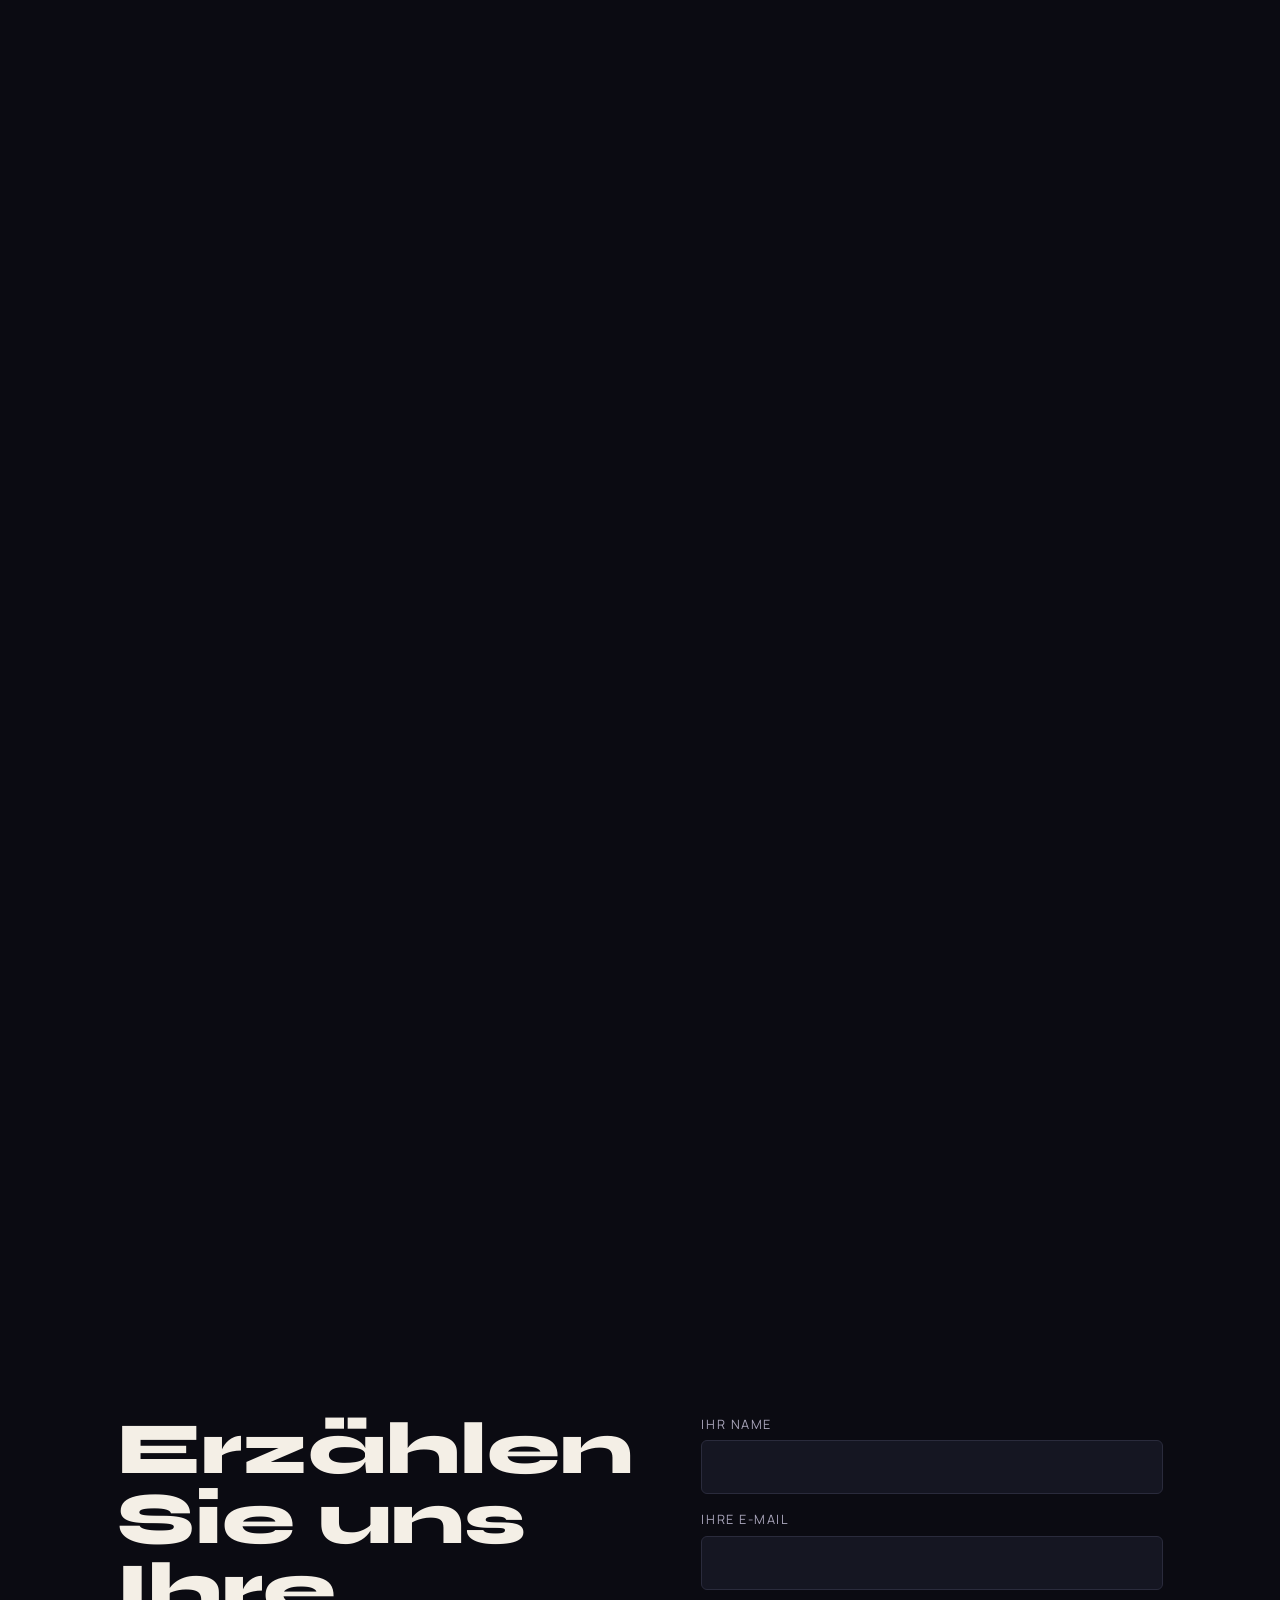
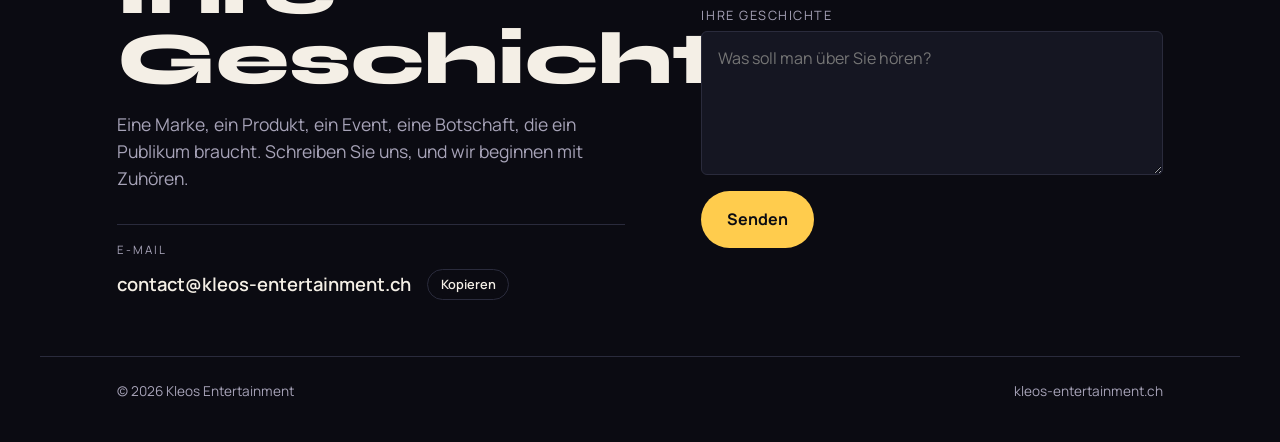
==== commit ee8b71c8: "Add German/English switch, German by default Co-Authored-By: Claude Opus 5.5 <noreply@anthropic.com>" ====
--- a/concepts/d-stage.html
+++ b/concepts/d-stage.html
@@ -1,5 +1,5 @@
 <!doctype html>
-<html lang="en">
+<html lang="de">
 <head>
 <meta charset="utf-8">
 <meta name="viewport" content="width=device-width, initial-scale=1, viewport-fit=cover">
@@ -17,6 +17,10 @@
 .card p b{color:var(--fg)}
 @media (max-width:640px){.card{top:72px}}
 
+.lang{display:flex;border:1.5px solid var(--line);border-radius:99px;overflow:hidden;background:color-mix(in srgb,var(--bg) 70%,transparent);backdrop-filter:blur(6px);pointer-events:auto}
+.lang button{font:inherit;font-size:.78rem;font-weight:700;letter-spacing:.08em;color:var(--muted);background:transparent;border:0;padding:.5rem .7rem;cursor:pointer}
+.lang button[aria-pressed="true"]{color:var(--bg);background:var(--fg)}
+.top nav{align-items:center}
 *{box-sizing:border-box}
 html{scroll-behavior:smooth}
 body{margin:0;background:var(--bg);color:var(--fg);font-family:var(--f-body);font-size:16px;line-height:1.55}
@@ -65,38 +69,58 @@
 
 
 <header class="top">
-  <a class="mark" href="#story" aria-label="Kleos Entertainment, back to the start">KLEOS<small>Entertainment</small></a>
-  <nav aria-label="Reach us"><a href="#contact">Contact</a></nav>
+  <a class="mark" href="#story" data-i18n-aria="home" aria-label="Kleos Entertainment, zurück zum Anfang">KLEOS<small>Entertainment</small></a>
+  <nav aria-label="Menu">
+    <div class="lang" role="group" data-i18n-aria="lang" aria-label="Sprache"><button type="button" data-lang="de" aria-pressed="true">DE</button><button type="button" data-lang="en" aria-pressed="false">EN</button></div>
+    <a href="#contact" data-i18n="contact">Kontakt</a>
+  </nav>
 </header>
 
-<section id="story" class="story" aria-label="The story of Kleos Entertainment, in nine scenes">
+<section id="story" class="story" data-i18n-aria="story" aria-label="Die Geschichte von Kleos Entertainment in neun Szenen">
   <div class="stage">
     <canvas id="world" aria-hidden="true"></canvas>
     <div class="cards">
-      <article class="card prologue" data-act="Prologue" data-short="κλέος"><span class="act">Prologue</span><h2>κλέος</h2><p><b>kléos</b> · Ancient Greek. Glory, renown. Literally <i>what is heard</i>: the story people tell about you, long after you leave the stage.</p></article><article class="card" data-act="Act I" data-short="The heroes"><span class="act">Act I</span><h2>Every hero had a story of their own.</h2><p>Different deeds, different songs. That is what made each of them unforgettable.</p></article><article class="card" data-act="Act II" data-short="Your brand"><span class="act">Act II</span><h2>So does every brand.</h2><p>Which is why we don't do cookie-cutter. A template makes you look like everyone else.</p></article><article class="card" data-act="Act III · Listen" data-short="Listen"><span class="act">Act III · Listen</span><h2>First, we listen.</h2><p>We research your brand, your product and the people who use it, until we know how they see you today.</p></article><article class="card" data-act="Act IV · Find" data-short="Find"><span class="act">Act IV · Find</span><h2>Then we dig for what only you have.</h2><p>Your USP. If your story could belong to a competitor, people will go to the competitor.</p></article><article class="card" data-act="Act V · Tell" data-short="Tell"><span class="act">Act V · Tell</span><h2>Then we tell it so people want to hear it.</h2><p>Entertain people and they listen with their ears and their hearts. That is how a message sticks.</p></article><article class="card" data-act="Deed · Orangina Switzerland" data-short="One costume"><span class="act">Deed · Orangina Switzerland</span><h2>One costume. A whole character.</h2><p>Small budget, big idea: a character who tells the brand's story in short, funny clips for social media.</p></article><article class="card" data-act="Deed · Eurovision Song Contest" data-short="Stage fever"><span class="act">Deed · Eurovision Song Contest</span><h2>A safety briefing with stage fever.</h2><p>The briefing for every delegation and crew, filmed on a set that feels like the show, with jokes for the fans. They learned the rules and walked in already fired up.</p></article><article class="card" data-act="Your turn" data-short="Your story"><span class="act">Your turn</span><h2>What will they hear about you?</h2><p>Let's find your kleos. Scroll on and tell us about it.</p></article>
+      <article class="card prologue" data-act="Prolog" data-short="κλέος"><span class="act">Prolog</span><h2>κλέος</h2><p><b>kléos</b> · Altgriechisch. Ruhm, Ansehen. Wörtlich <i>das, was man hört</i>: die Geschichte, die man sich über Sie erzählt, lange nachdem Sie die Bühne verlassen haben.</p></article><article class="card" data-act="Akt I" data-short="Die Helden"><span class="act">Akt I</span><h2>Jeder Held hatte seine eigene Geschichte.</h2><p>Andere Taten, andere Lieder. Genau das machte jeden von ihnen unvergesslich.</p></article><article class="card" data-act="Akt II" data-short="Ihre Marke"><span class="act">Akt II</span><h2>Jede Marke auch.</h2><p>Darum arbeiten wir nie nach Schema F. Eine Vorlage lässt Sie aussehen wie alle anderen.</p></article><article class="card" data-act="Akt III · Zuhören" data-short="Zuhören"><span class="act">Akt III · Zuhören</span><h2>Zuerst hören wir zu.</h2><p>Wir recherchieren Ihre Marke, Ihr Produkt und die Menschen, die es nutzen, bis wir wissen, wie man Sie heute sieht.</p></article><article class="card" data-act="Akt IV · Finden" data-short="Finden"><span class="act">Akt IV · Finden</span><h2>Dann graben wir nach dem, was nur Sie haben.</h2><p>Ihren USP. Wenn Ihre Geschichte auch zur Konkurrenz passen könnte, gehen die Leute zur Konkurrenz.</p></article><article class="card" data-act="Akt V · Erzählen" data-short="Erzählen"><span class="act">Akt V · Erzählen</span><h2>Dann erzählen wir sie so, dass man zuhören will.</h2><p>Wer gut unterhalten wird, hört mit den Ohren und mit dem Herzen zu. So bleibt eine Botschaft hängen.</p></article><article class="card" data-act="Heldentat · Orangina Schweiz" data-short="Ein Kostüm"><span class="act">Heldentat · Orangina Schweiz</span><h2>Ein Kostüm. Eine ganze Figur.</h2><p>Kleines Budget, grosse Idee: eine Figur, die die Geschichte der Marke in kurzen, witzigen Clips für Social Media erzählt.</p></article><article class="card" data-act="Heldentat · Eurovision Song Contest" data-short="Showfieber"><span class="act">Heldentat · Eurovision Song Contest</span><h2>Ein Sicherheitsbriefing, das Lust auf die Show macht.</h2><p>Das Briefing für alle Delegationen und Crews, gedreht in einer Kulisse wie die Show selbst, mit Witzen für die Fans. Danach kannten alle die Regeln und kamen schon in Feststimmung in die Halle.</p></article><article class="card" data-act="Ihr Auftritt" data-short="Ihre Geschichte"><span class="act">Ihr Auftritt</span><h2>Was wird man über Sie erzählen?</h2><p>Finden wir Ihr Kleos. Scrollen Sie weiter und erzählen Sie uns davon.</p></article>
     </div>
     <div class="progress" aria-hidden="true"><i id="bar"></i></div>
   </div>
 </section>
 
-<section id="contact" class="contact" aria-label="Contact">
+<section id="contact" class="contact" data-i18n-aria="contact" aria-label="Kontakt">
   <div>
-    <h2>Tell us your story.</h2>
-    <p class="lead">A brand, a product, an event, a message that needs an audience. Write to us and we'll start by listening.</p>
+    <h2 data-i18n="h2">Erzählen Sie uns Ihre Geschichte.</h2>
+    <p class="lead" data-i18n="lead">Eine Marke, ein Produkt, ein Event, eine Botschaft, die ein Publikum braucht. Schreiben Sie uns, und wir beginnen mit Zuhören.</p>
     <div class="reach">
-      <div class="row"><span class="k">Email</span><span id="mail-text">contact@kleos-entertainment.ch</span><button class="chip" id="copy-mail" type="button" data-mail="contact@kleos-entertainment.ch">Copy</button></div>
+      <div class="row"><span class="k" data-i18n="email">E-Mail</span><span id="mail-text">contact@kleos-entertainment.ch</span><button class="chip" id="copy-mail" type="button" data-mail="contact@kleos-entertainment.ch" data-i18n="copy">Kopieren</button></div>
     </div>
   </div>
   <form id="contact-form" data-to="contact@kleos-entertainment.ch" novalidate>
-    <label for="f-name">Your name<input id="f-name" name="name" autocomplete="name" required></label>
-    <label for="f-email">Your email<input id="f-email" name="email" type="email" autocomplete="email"></label>
-    <label for="f-msg">Your story<textarea id="f-msg" name="message" placeholder="What should people hear about you?"></textarea></label>
-    <button class="send" type="submit">Send</button>
+    <label for="f-name"><span data-i18n="name">Ihr Name</span><input id="f-name" name="name" autocomplete="name" required></label>
+    <label for="f-email"><span data-i18n="mail">Ihre E-Mail</span><input id="f-email" name="email" type="email" autocomplete="email"></label>
+    <label for="f-msg"><span data-i18n="msg">Ihre Geschichte</span><textarea id="f-msg" name="message" data-i18n-ph="ph" placeholder="Was soll man über Sie hören?"></textarea></label>
+    <button class="send" type="submit" data-i18n="send">Senden</button>
     <p id="form-note" aria-live="polite"></p>
   </form>
 </section>
 <footer><span>© 2026 Kleos Entertainment</span><span>kleos-entertainment.ch</span></footer>
 
+<script>window.I18N={"de": {"ui": {"contact": "Kontakt", "home": "Kleos Entertainment, zurück zum Anfang", "story": "Die Geschichte von Kleos Entertainment in neun Szenen", "h2": "Erzählen Sie uns Ihre Geschichte.", "lead": "Eine Marke, ein Produkt, ein Event, eine Botschaft, die ein Publikum braucht. Schreiben Sie uns, und wir beginnen mit Zuhören.", "email": "E-Mail", "copy": "Kopieren", "copied": "Kopiert", "selected": "Markiert", "name": "Ihr Name", "mail": "Ihre E-Mail", "msg": "Ihre Geschichte", "ph": "Was soll man über Sie hören?", "send": "Senden", "newstory": "Neue Geschichte", "present": "HEUTE", "note": "Ihr Mail-Programm sollte sich mit der fertigen Nachricht öffnen. Falls nicht, schreiben Sie an {to}.", "lang": "Sprache"}, "acts": [{"act": "Prolog", "short": "κλέος", "h2": "κλέος", "p": "<b>kléos</b> · Altgriechisch. Ruhm, Ansehen. Wörtlich <i>das, was man hört</i>: die Geschichte, die man sich über Sie erzählt, lange nachdem Sie die Bühne verlassen haben."}, {"act": "Akt I", "short": "Die Helden", "h2": "Jeder Held hatte seine eigene Geschichte.", "p": "Andere Taten, andere Lieder. Genau das machte jeden von ihnen unvergesslich."}, {"act": "Akt II", "short": "Ihre Marke", "h2": "Jede Marke auch.", "p": "Darum arbeiten wir nie nach Schema F. Eine Vorlage lässt Sie aussehen wie alle anderen."}, {"act": "Akt III · Zuhören", "short": "Zuhören", "h2": "Zuerst hören wir zu.", "p": "Wir recherchieren Ihre Marke, Ihr Produkt und die Menschen, die es nutzen, bis wir wissen, wie man Sie heute sieht."}, {"act": "Akt IV · Finden", "short": "Finden", "h2": "Dann graben wir nach dem, was nur Sie haben.", "p": "Ihren USP. Wenn Ihre Geschichte auch zur Konkurrenz passen könnte, gehen die Leute zur Konkurrenz."}, {"act": "Akt V · Erzählen", "short": "Erzählen", "h2": "Dann erzählen wir sie so, dass man zuhören will.", "p": "Wer gut unterhalten wird, hört mit den Ohren und mit dem Herzen zu. So bleibt eine Botschaft hängen."}, {"act": "Heldentat · Orangina Schweiz", "short": "Ein Kostüm", "h2": "Ein Kostüm. Eine ganze Figur.", "p": "Kleines Budget, grosse Idee: eine Figur, die die Geschichte der Marke in kurzen, witzigen Clips für Social Media erzählt."}, {"act": "Heldentat · Eurovision Song Contest", "short": "Showfieber", "h2": "Ein Sicherheitsbriefing, das Lust auf die Show macht.", "p": "Das Briefing für alle Delegationen und Crews, gedreht in einer Kulisse wie die Show selbst, mit Witzen für die Fans. Danach kannten alle die Regeln und kamen schon in Feststimmung in die Halle."}, {"act": "Ihr Auftritt", "short": "Ihre Geschichte", "h2": "Was wird man über Sie erzählen?", "p": "Finden wir Ihr Kleos. Scrollen Sie weiter und erzählen Sie uns davon."}]}, "en": {"ui": {"contact": "Contact", "home": "Kleos Entertainment, back to the start", "story": "The story of Kleos Entertainment, in nine scenes", "h2": "Tell us your story.", "lead": "A brand, a product, an event, a message that needs an audience. Write to us and we'll start by listening.", "email": "Email", "copy": "Copy", "copied": "Copied", "selected": "Selected", "name": "Your name", "mail": "Your email", "msg": "Your story", "ph": "What should people hear about you?", "send": "Send", "newstory": "New story", "present": "PRESENT DAY", "note": "Your mail app should open with the message ready to send. If it doesn’t, write to {to}.", "lang": "Language"}, "acts": [{"act": "Prologue", "short": "κλέος", "h2": "κλέος", "p": "<b>kléos</b> · Ancient Greek. Glory, renown. Literally <i>what is heard</i>: the story people tell about you, long after you leave the stage."}, {"act": "Act I", "short": "The heroes", "h2": "Every hero had a story of their own.", "p": "Different deeds, different songs. That is what made each of them unforgettable."}, {"act": "Act II", "short": "Your brand", "h2": "So does every brand.", "p": "Which is why we don't do cookie-cutter. A template makes you look like everyone else."}, {"act": "Act III · Listen", "short": "Listen", "h2": "First, we listen.", "p": "We research your brand, your product and the people who use it, until we know how they see you today."}, {"act": "Act IV · Find", "short": "Find", "h2": "Then we dig for what only you have.", "p": "Your USP. If your story could belong to a competitor, people will go to the competitor."}, {"act": "Act V · Tell", "short": "Tell", "h2": "Then we tell it so people want to hear it.", "p": "Entertain people and they listen with their ears and their hearts. That is how a message sticks."}, {"act": "Deed · Orangina Switzerland", "short": "One costume", "h2": "One costume. A whole character.", "p": "Small budget, big idea: a character who tells the brand's story in short, funny clips for social media."}, {"act": "Deed · Eurovision Song Contest", "short": "Stage fever", "h2": "A safety briefing with stage fever.", "p": "The briefing for every delegation and crew, filmed on a set that feels like the show, with jokes for the fans. They learned the rules and walked in already fired up."}, {"act": "Your turn", "short": "Your story", "h2": "What will they hear about you?", "p": "Let's find your kleos. Scroll on and tell us about it."}]}};
+(function(){
+  const pick=()=>{try{const q=new URLSearchParams(location.search).get('lang');if(q==='de'||q==='en')return q}catch(e){}
+    try{const v=localStorage.getItem('kleos-lang');if(v==='de'||v==='en')return v}catch(e){}return 'de'};
+  function apply(l){window.LANG=l;const D=window.I18N[l];document.documentElement.lang=l;
+    document.querySelectorAll('[data-i18n]').forEach(e=>e.textContent=D.ui[e.dataset.i18n]);
+    document.querySelectorAll('[data-i18n-aria]').forEach(e=>e.setAttribute('aria-label',D.ui[e.dataset.i18nAria]));
+    document.querySelectorAll('[data-i18n-ph]').forEach(e=>e.placeholder=D.ui[e.dataset.i18nPh]);
+    document.querySelectorAll('.card').forEach((c,i)=>{const a=D.acts[i];c.dataset.act=a.act;c.dataset.short=a.short;c.querySelector('.act').textContent=a.act;c.querySelector('h2').innerHTML=a.h2;c.querySelector('p').innerHTML=a.p});
+    document.querySelectorAll('[data-lang]').forEach(b=>b.setAttribute('aria-pressed',b.dataset.lang===l));
+    const n=document.getElementById('form-note');if(n)n.textContent=''}
+  window.LANG='de';
+  document.addEventListener('DOMContentLoaded',()=>{});
+  const init=()=>{apply(pick());document.querySelectorAll('[data-lang]').forEach(b=>b.addEventListener('click',()=>{apply(b.dataset.lang);try{localStorage.setItem('kleos-lang',b.dataset.lang)}catch(e){}}))};
+  if(document.readyState==='loading')document.addEventListener('DOMContentLoaded',init);else init();
+})();
+</script>
 <script>
 window.THEME=(function(){
   const cyc=['#3a2a7a','#5a1f6e','#1f4f66','#6b3a12','#1d4a7a','#6e1f3f','#6b4a10','#3a1f7a','#16505a'];
@@ -321,15 +345,16 @@
 (document.fonts?document.fonts.ready:Promise.resolve()).then(resize);
 resize();requestAnimationFrame(frame);
 
+const L=k=>{try{return window.I18N[window.LANG].ui[k]}catch(e){return k}};
 /* ---------- contact form: opens the visitor's mail app with everything filled in ---------- */
 const form=document.getElementById('contact-form');
 if(form){form.addEventListener('submit',e=>{e.preventDefault();const d=new FormData(form);const to=form.dataset.to;
-  const subj=encodeURIComponent('Kleos · '+(d.get('name')||'New story'));
+  const subj=encodeURIComponent('Kleos · '+(d.get('name')||L('newstory')));
   const body=encodeURIComponent((d.get('message')||'')+'\n\n— '+(d.get('name')||'')+(d.get('email')?' · '+d.get('email'):''));
   location.href=`mailto:${to}?subject=${subj}&body=${body}`;
-  const n=document.getElementById('form-note');if(n)n.textContent='Your mail app should open with the message ready to send. If it doesn’t, write to '+to+'.';});}
+  const n=document.getElementById('form-note');if(n)n.textContent=L('note').replace('{to}',to);});}
 const copy=document.getElementById('copy-mail');
-if(copy)copy.addEventListener('click',async()=>{const v=copy.dataset.mail;try{await navigator.clipboard.writeText(v);copy.textContent='Copied'}catch(e){const r=document.createRange();r.selectNodeContents(document.getElementById('mail-text'));const sel=getSelection();sel.removeAllRanges();sel.addRange(r);copy.textContent='Selected'}setTimeout(()=>copy.textContent='Copy',1800)});
+if(copy)copy.addEventListener('click',async()=>{const v=copy.dataset.mail;try{await navigator.clipboard.writeText(v);copy.textContent=L('copied')}catch(e){const r=document.createRange();r.selectNodeContents(document.getElementById('mail-text'));const sel=getSelection();sel.removeAllRanges();sel.addRange(r);copy.textContent=L('selected')}setTimeout(()=>copy.textContent=L('copy'),1800)});
 })();
 </script>
 
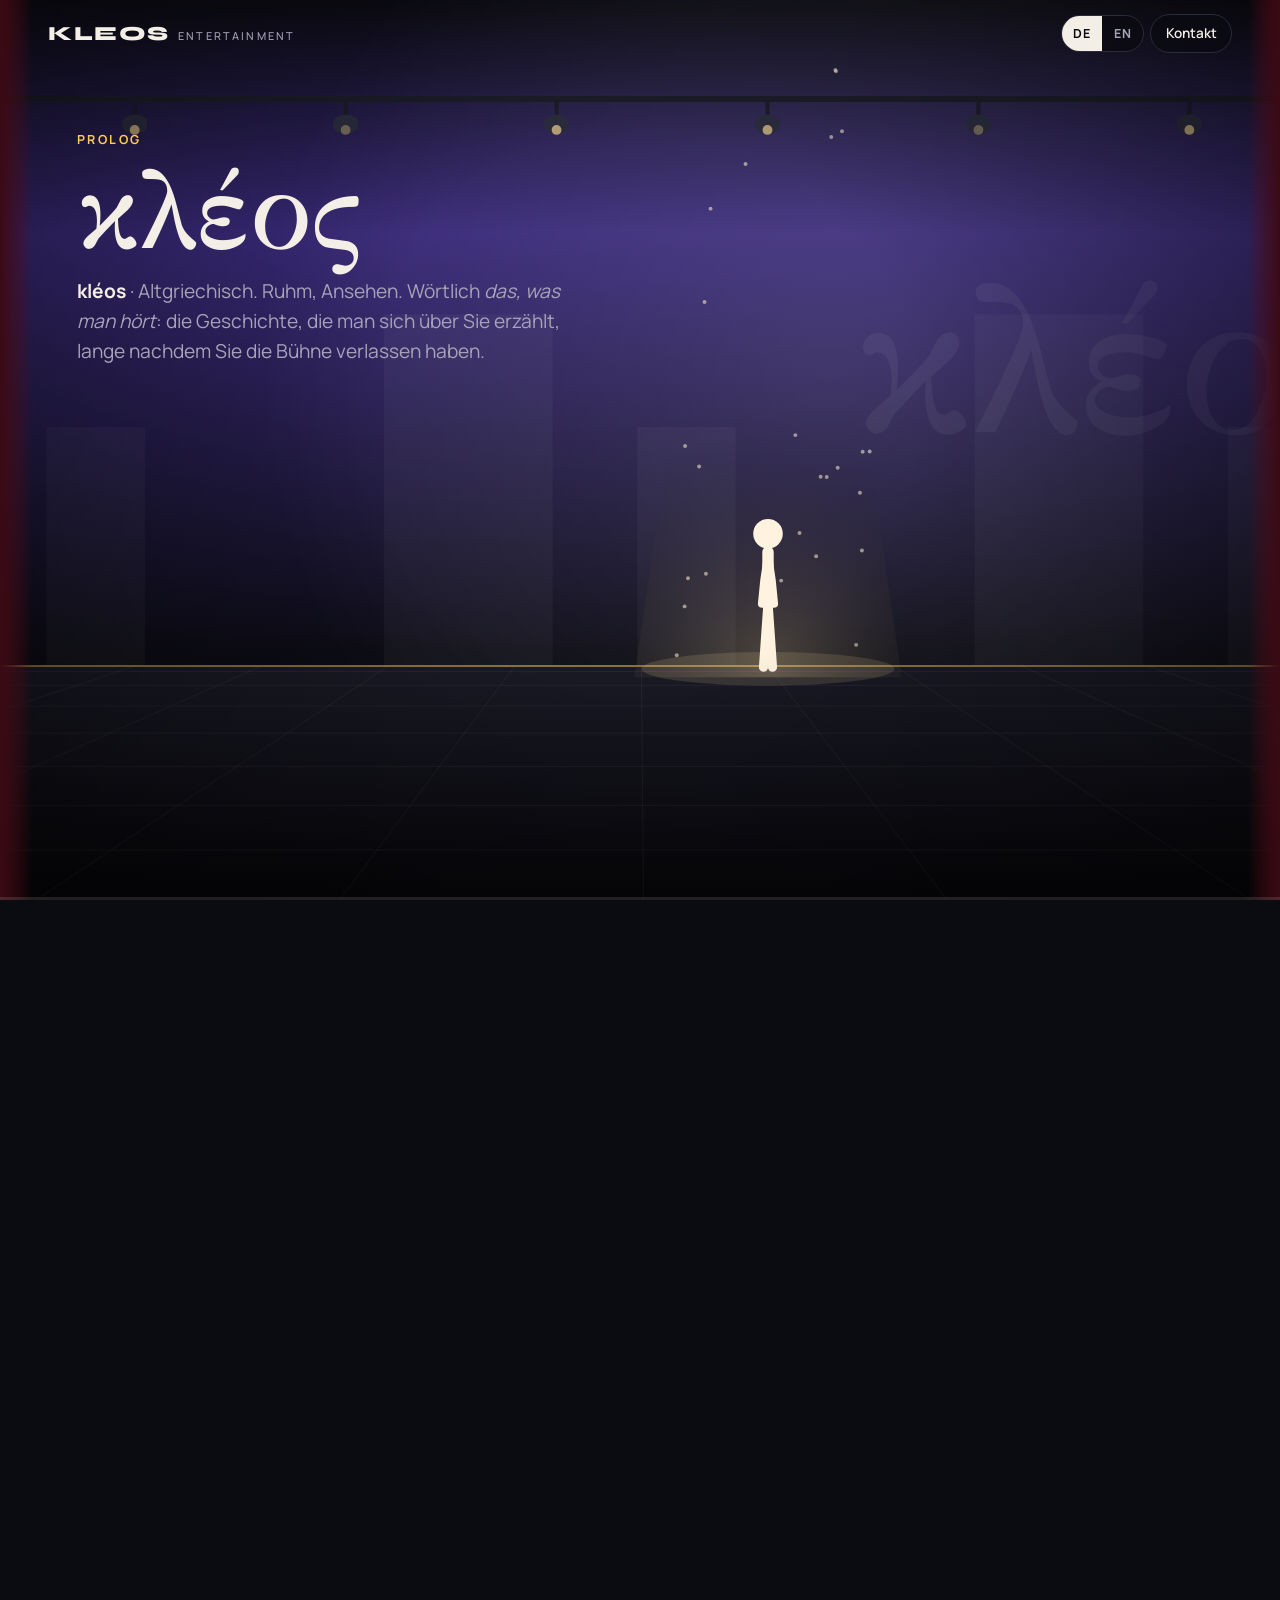
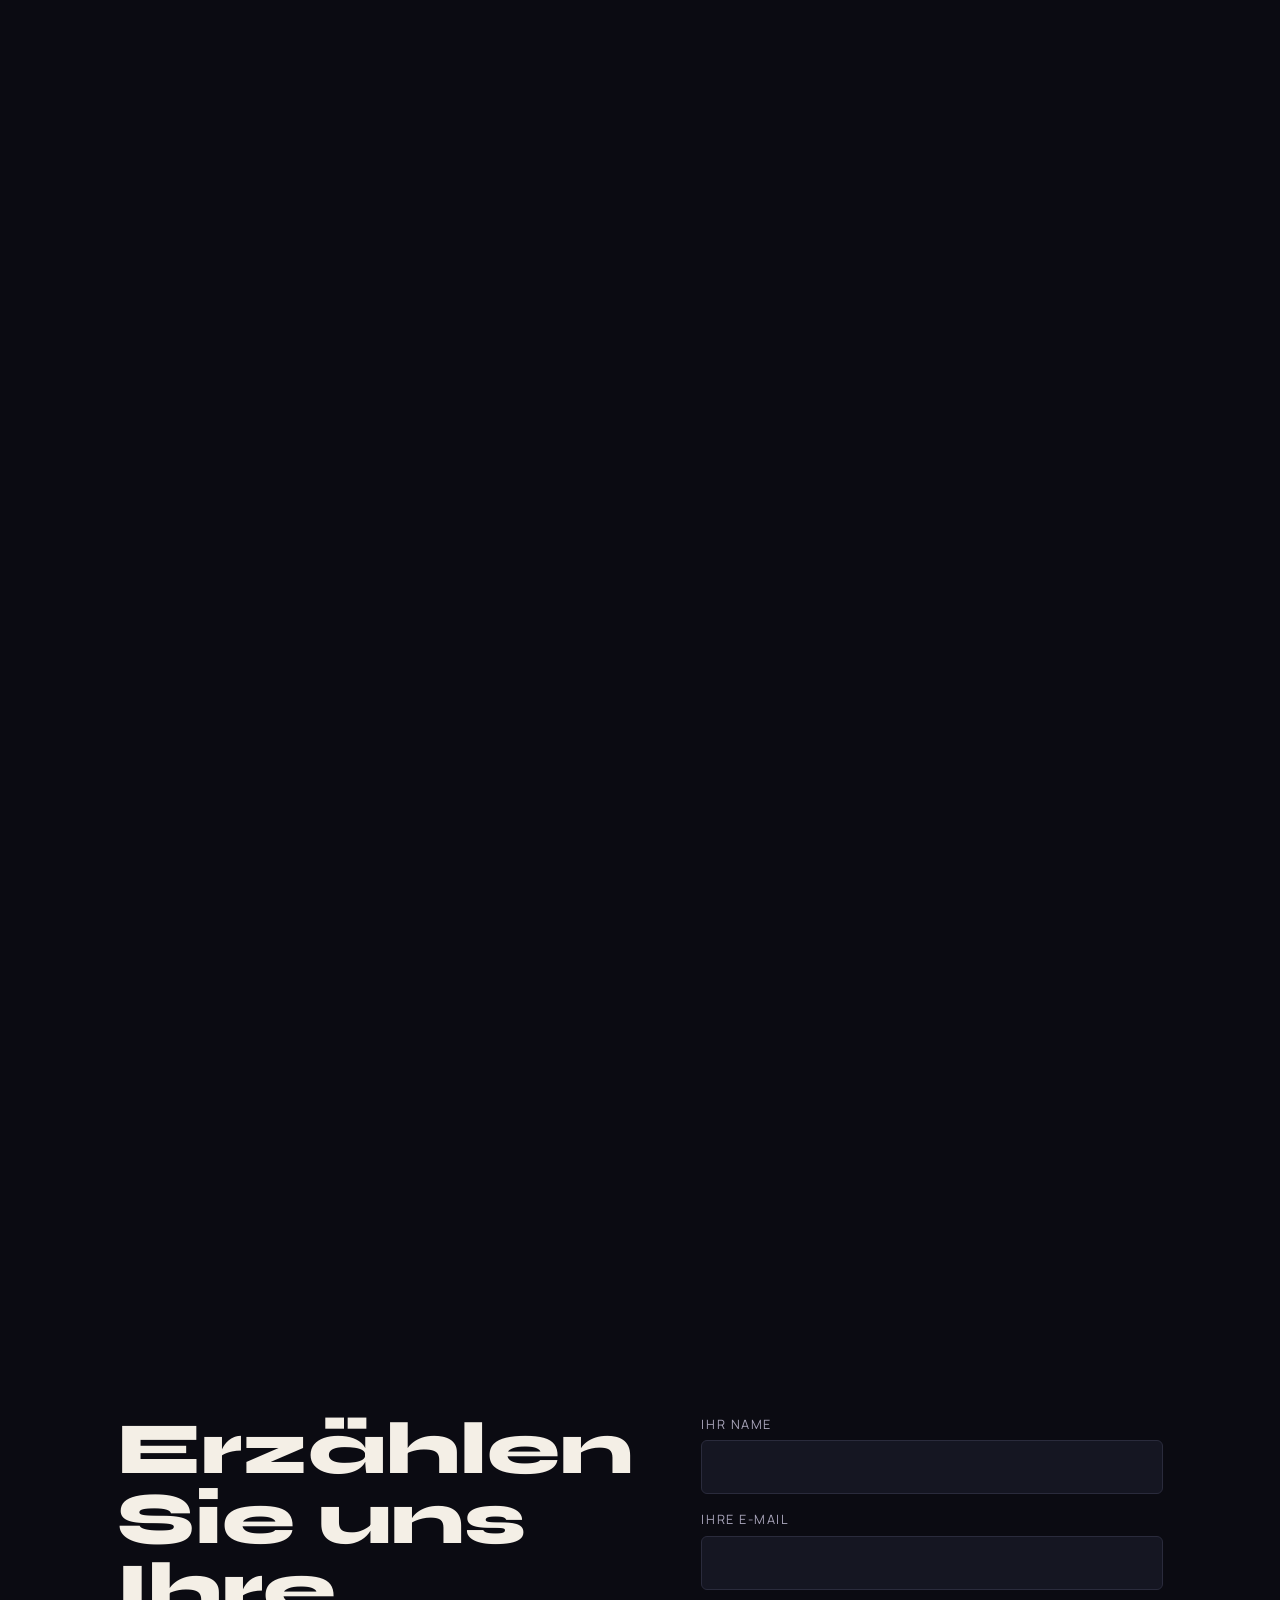
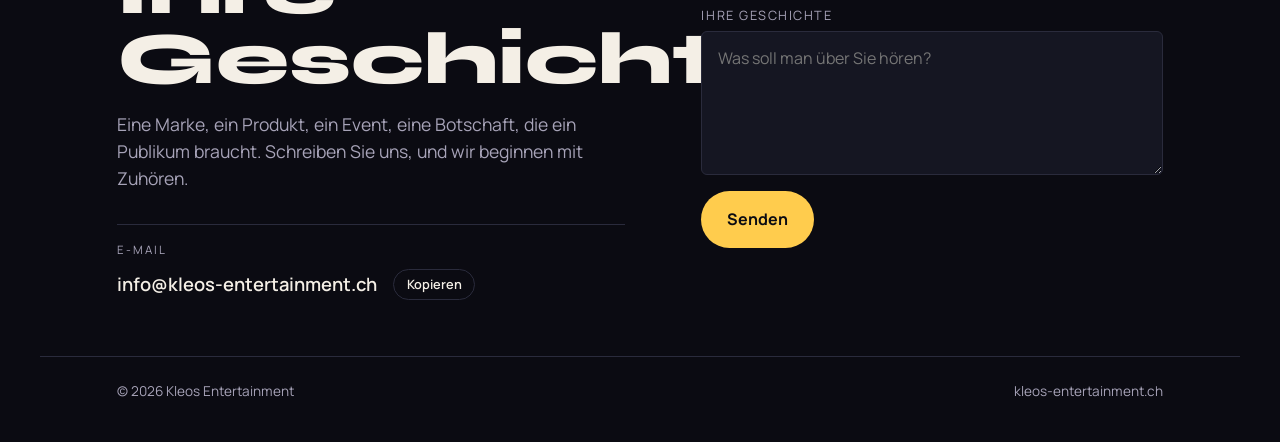
==== commit 5c640638: "Use info@kleos-entertainment.ch as contact address Co-Authored-By: Claude Opus 5.5 <noreply@anthropi" ====
--- a/concepts/d-stage.html
+++ b/concepts/d-stage.html
@@ -91,10 +91,10 @@
     <h2 data-i18n="h2">Erzählen Sie uns Ihre Geschichte.</h2>
     <p class="lead" data-i18n="lead">Eine Marke, ein Produkt, ein Event, eine Botschaft, die ein Publikum braucht. Schreiben Sie uns, und wir beginnen mit Zuhören.</p>
     <div class="reach">
-      <div class="row"><span class="k" data-i18n="email">E-Mail</span><span id="mail-text">contact@kleos-entertainment.ch</span><button class="chip" id="copy-mail" type="button" data-mail="contact@kleos-entertainment.ch" data-i18n="copy">Kopieren</button></div>
+      <div class="row"><span class="k" data-i18n="email">E-Mail</span><span id="mail-text">info@kleos-entertainment.ch</span><button class="chip" id="copy-mail" type="button" data-mail="info@kleos-entertainment.ch" data-i18n="copy">Kopieren</button></div>
     </div>
   </div>
-  <form id="contact-form" data-to="contact@kleos-entertainment.ch" novalidate>
+  <form id="contact-form" data-to="info@kleos-entertainment.ch" novalidate>
     <label for="f-name"><span data-i18n="name">Ihr Name</span><input id="f-name" name="name" autocomplete="name" required></label>
     <label for="f-email"><span data-i18n="mail">Ihre E-Mail</span><input id="f-email" name="email" type="email" autocomplete="email"></label>
     <label for="f-msg"><span data-i18n="msg">Ihre Geschichte</span><textarea id="f-msg" name="message" data-i18n-ph="ph" placeholder="Was soll man über Sie hören?"></textarea></label>
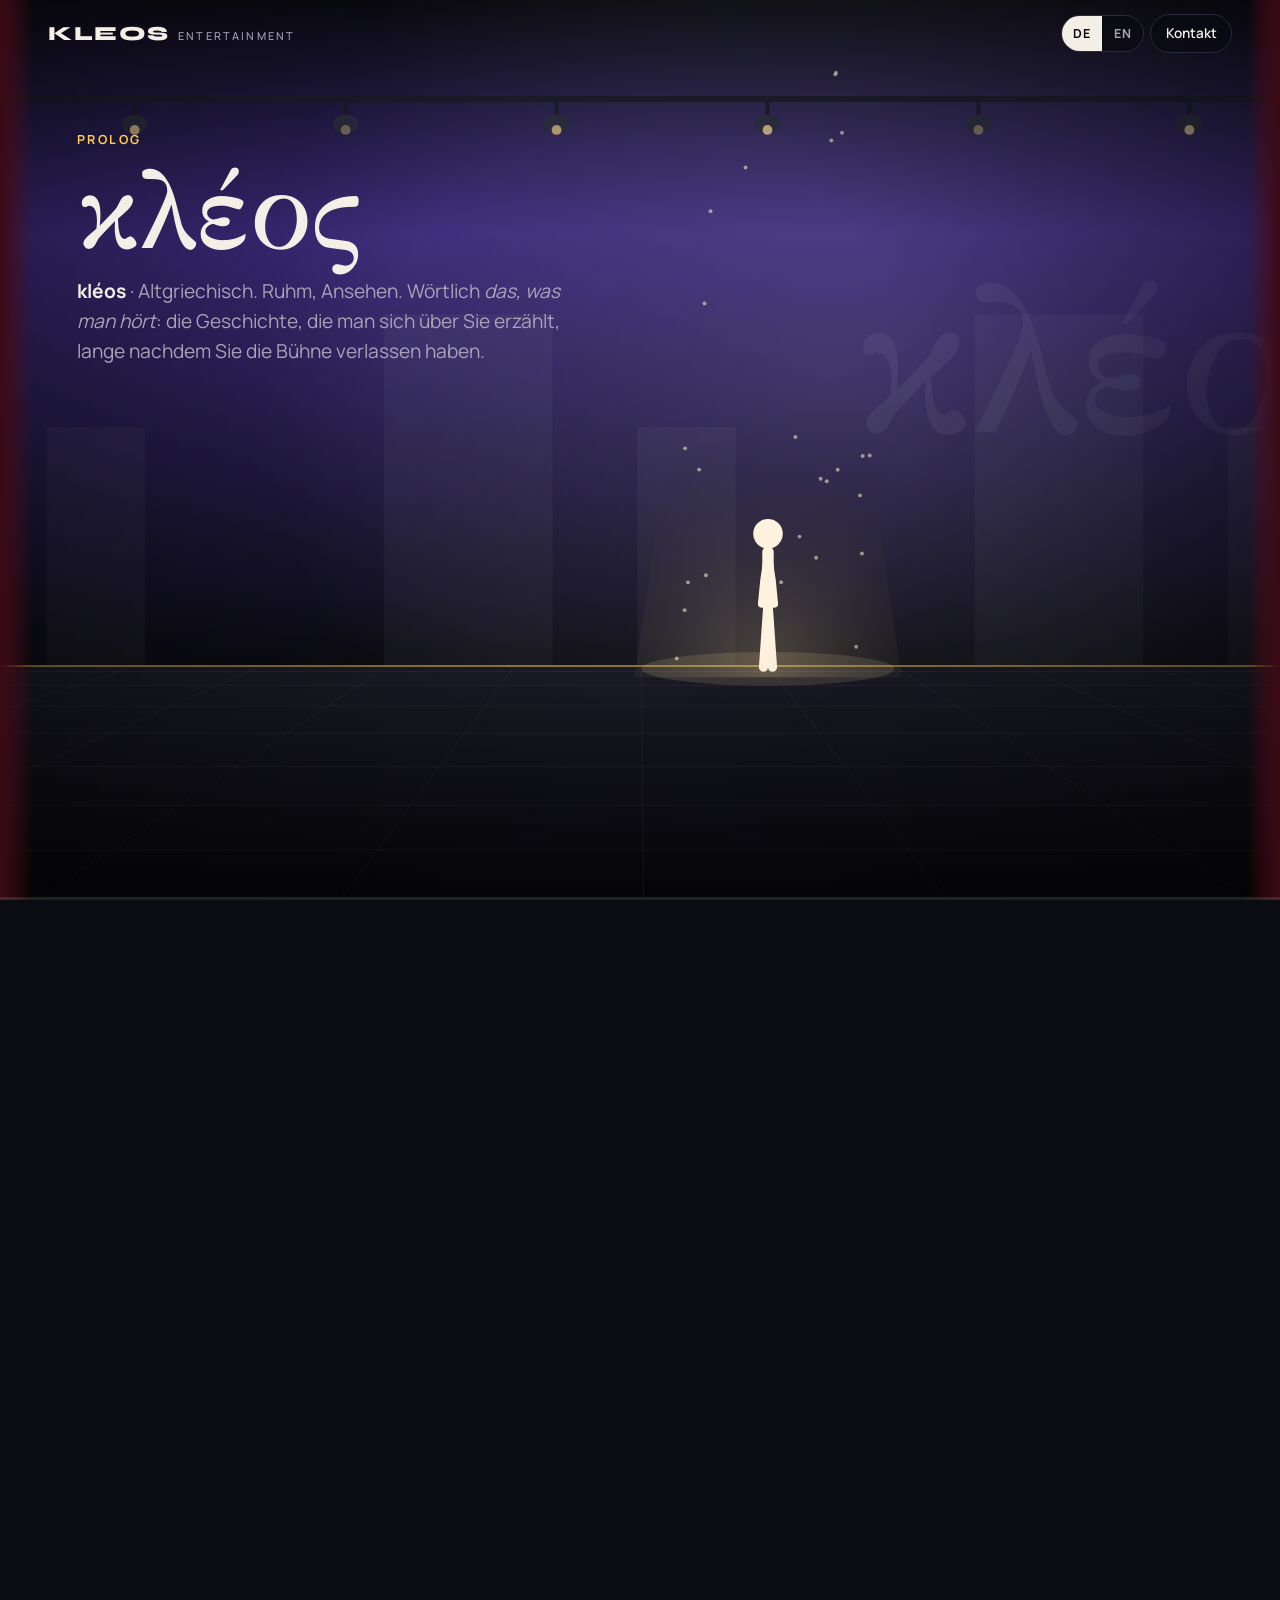
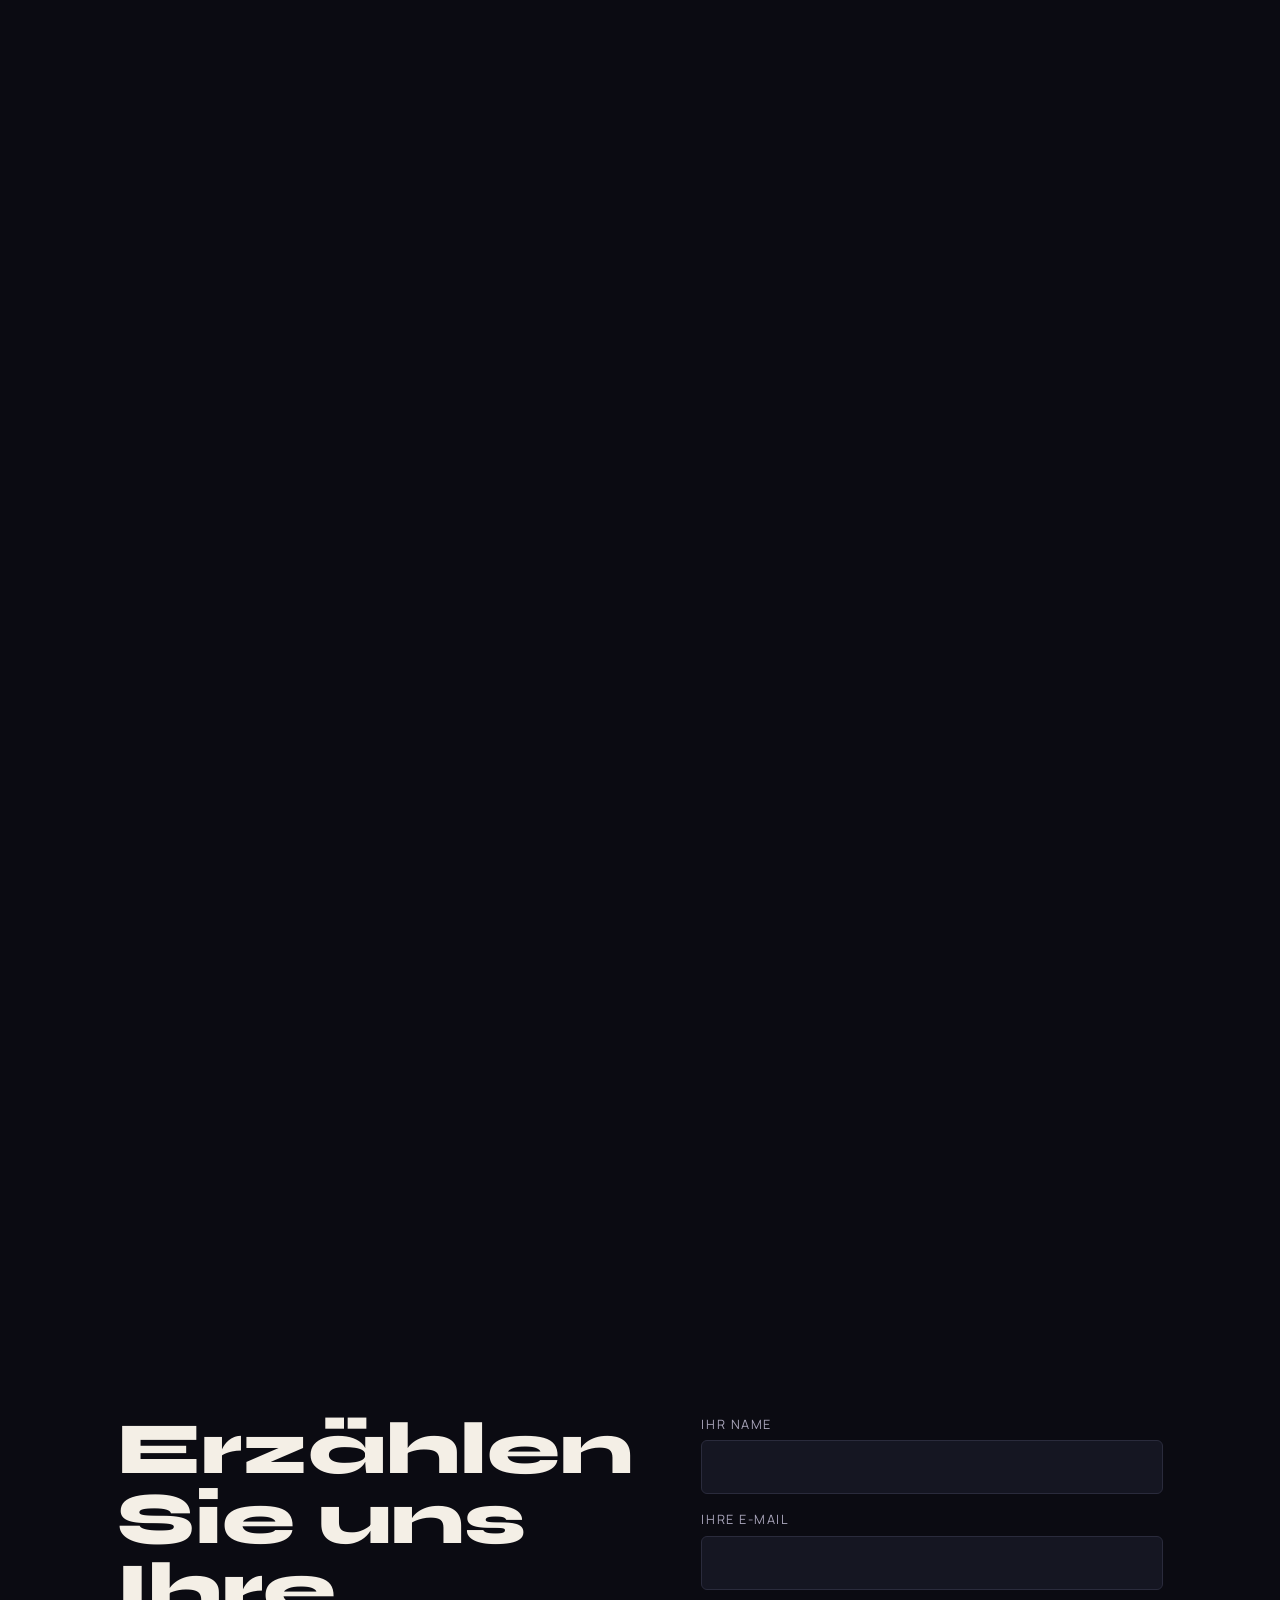
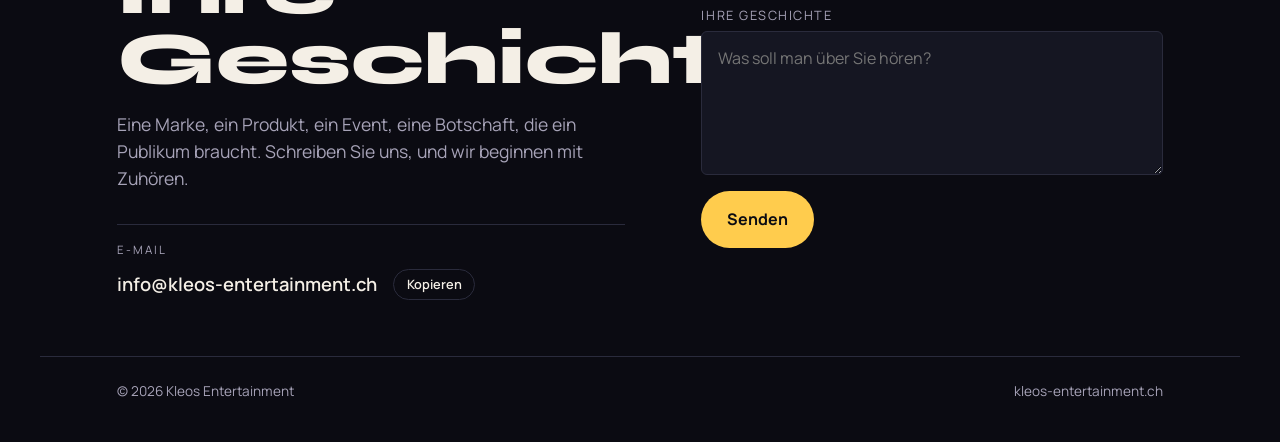
==== commit 3b5ebdad: "Send the contact form through FormSubmit to info@ Falls back to the visitor's mail app if the servic" ====
--- a/concepts/d-stage.html
+++ b/concepts/d-stage.html
@@ -61,6 +61,7 @@
 input:focus,textarea:focus{outline:none;border-color:var(--accent)}
 .send{font:inherit;font-weight:700;font-size:1rem;color:var(--bg);background:var(--accent);border:0;border-radius:99px;padding:1rem 1.6rem;cursor:pointer;justify-self:start}
 .send:hover{background:var(--accent2)}
+.send:disabled{opacity:.6;cursor:wait}
 #form-note{min-height:1.4em;margin:0;color:var(--muted);font-size:.92rem}
 footer{padding-inline:clamp(16px,6vw,96px);padding-block:24px 40px;color:var(--muted);font-size:.85rem;max-width:1200px;margin:0 auto;border-top:1.5px solid var(--line);display:flex;flex-wrap:wrap;justify-content:space-between;gap:.5rem}
 </style>
@@ -96,15 +97,16 @@
   </div>
   <form id="contact-form" data-to="info@kleos-entertainment.ch" novalidate>
     <label for="f-name"><span data-i18n="name">Ihr Name</span><input id="f-name" name="name" autocomplete="name" required></label>
-    <label for="f-email"><span data-i18n="mail">Ihre E-Mail</span><input id="f-email" name="email" type="email" autocomplete="email"></label>
-    <label for="f-msg"><span data-i18n="msg">Ihre Geschichte</span><textarea id="f-msg" name="message" data-i18n-ph="ph" placeholder="Was soll man über Sie hören?"></textarea></label>
+    <label for="f-email"><span data-i18n="mail">Ihre E-Mail</span><input id="f-email" name="email" type="email" autocomplete="email" required></label>
+    <label for="f-msg"><span data-i18n="msg">Ihre Geschichte</span><textarea id="f-msg" name="message" data-i18n-ph="ph" placeholder="Was soll man über Sie hören?" required></textarea></label>
+    <input type="text" name="_honey" tabindex="-1" autocomplete="off" aria-hidden="true" style="position:absolute;left:-9999px">
     <button class="send" type="submit" data-i18n="send">Senden</button>
     <p id="form-note" aria-live="polite"></p>
   </form>
 </section>
 <footer><span>© 2026 Kleos Entertainment</span><span>kleos-entertainment.ch</span></footer>
 
-<script>window.I18N={"de": {"ui": {"contact": "Kontakt", "home": "Kleos Entertainment, zurück zum Anfang", "story": "Die Geschichte von Kleos Entertainment in neun Szenen", "h2": "Erzählen Sie uns Ihre Geschichte.", "lead": "Eine Marke, ein Produkt, ein Event, eine Botschaft, die ein Publikum braucht. Schreiben Sie uns, und wir beginnen mit Zuhören.", "email": "E-Mail", "copy": "Kopieren", "copied": "Kopiert", "selected": "Markiert", "name": "Ihr Name", "mail": "Ihre E-Mail", "msg": "Ihre Geschichte", "ph": "Was soll man über Sie hören?", "send": "Senden", "newstory": "Neue Geschichte", "present": "HEUTE", "note": "Ihr Mail-Programm sollte sich mit der fertigen Nachricht öffnen. Falls nicht, schreiben Sie an {to}.", "lang": "Sprache"}, "acts": [{"act": "Prolog", "short": "κλέος", "h2": "κλέος", "p": "<b>kléos</b> · Altgriechisch. Ruhm, Ansehen. Wörtlich <i>das, was man hört</i>: die Geschichte, die man sich über Sie erzählt, lange nachdem Sie die Bühne verlassen haben."}, {"act": "Akt I", "short": "Die Helden", "h2": "Jeder Held hatte seine eigene Geschichte.", "p": "Andere Taten, andere Lieder. Genau das machte jeden von ihnen unvergesslich."}, {"act": "Akt II", "short": "Ihre Marke", "h2": "Jede Marke auch.", "p": "Darum arbeiten wir nie nach Schema F. Eine Vorlage lässt Sie aussehen wie alle anderen."}, {"act": "Akt III · Zuhören", "short": "Zuhören", "h2": "Zuerst hören wir zu.", "p": "Wir recherchieren Ihre Marke, Ihr Produkt und die Menschen, die es nutzen, bis wir wissen, wie man Sie heute sieht."}, {"act": "Akt IV · Finden", "short": "Finden", "h2": "Dann graben wir nach dem, was nur Sie haben.", "p": "Ihren USP. Wenn Ihre Geschichte auch zur Konkurrenz passen könnte, gehen die Leute zur Konkurrenz."}, {"act": "Akt V · Erzählen", "short": "Erzählen", "h2": "Dann erzählen wir sie so, dass man zuhören will.", "p": "Wer gut unterhalten wird, hört mit den Ohren und mit dem Herzen zu. So bleibt eine Botschaft hängen."}, {"act": "Heldentat · Orangina Schweiz", "short": "Ein Kostüm", "h2": "Ein Kostüm. Eine ganze Figur.", "p": "Kleines Budget, grosse Idee: eine Figur, die die Geschichte der Marke in kurzen, witzigen Clips für Social Media erzählt."}, {"act": "Heldentat · Eurovision Song Contest", "short": "Showfieber", "h2": "Ein Sicherheitsbriefing, das Lust auf die Show macht.", "p": "Das Briefing für alle Delegationen und Crews, gedreht in einer Kulisse wie die Show selbst, mit Witzen für die Fans. Danach kannten alle die Regeln und kamen schon in Feststimmung in die Halle."}, {"act": "Ihr Auftritt", "short": "Ihre Geschichte", "h2": "Was wird man über Sie erzählen?", "p": "Finden wir Ihr Kleos. Scrollen Sie weiter und erzählen Sie uns davon."}]}, "en": {"ui": {"contact": "Contact", "home": "Kleos Entertainment, back to the start", "story": "The story of Kleos Entertainment, in nine scenes", "h2": "Tell us your story.", "lead": "A brand, a product, an event, a message that needs an audience. Write to us and we'll start by listening.", "email": "Email", "copy": "Copy", "copied": "Copied", "selected": "Selected", "name": "Your name", "mail": "Your email", "msg": "Your story", "ph": "What should people hear about you?", "send": "Send", "newstory": "New story", "present": "PRESENT DAY", "note": "Your mail app should open with the message ready to send. If it doesn’t, write to {to}.", "lang": "Language"}, "acts": [{"act": "Prologue", "short": "κλέος", "h2": "κλέος", "p": "<b>kléos</b> · Ancient Greek. Glory, renown. Literally <i>what is heard</i>: the story people tell about you, long after you leave the stage."}, {"act": "Act I", "short": "The heroes", "h2": "Every hero had a story of their own.", "p": "Different deeds, different songs. That is what made each of them unforgettable."}, {"act": "Act II", "short": "Your brand", "h2": "So does every brand.", "p": "Which is why we don't do cookie-cutter. A template makes you look like everyone else."}, {"act": "Act III · Listen", "short": "Listen", "h2": "First, we listen.", "p": "We research your brand, your product and the people who use it, until we know how they see you today."}, {"act": "Act IV · Find", "short": "Find", "h2": "Then we dig for what only you have.", "p": "Your USP. If your story could belong to a competitor, people will go to the competitor."}, {"act": "Act V · Tell", "short": "Tell", "h2": "Then we tell it so people want to hear it.", "p": "Entertain people and they listen with their ears and their hearts. That is how a message sticks."}, {"act": "Deed · Orangina Switzerland", "short": "One costume", "h2": "One costume. A whole character.", "p": "Small budget, big idea: a character who tells the brand's story in short, funny clips for social media."}, {"act": "Deed · Eurovision Song Contest", "short": "Stage fever", "h2": "A safety briefing with stage fever.", "p": "The briefing for every delegation and crew, filmed on a set that feels like the show, with jokes for the fans. They learned the rules and walked in already fired up."}, {"act": "Your turn", "short": "Your story", "h2": "What will they hear about you?", "p": "Let's find your kleos. Scroll on and tell us about it."}]}};
+<script>window.I18N={"de": {"ui": {"contact": "Kontakt", "home": "Kleos Entertainment, zurück zum Anfang", "story": "Die Geschichte von Kleos Entertainment in neun Szenen", "h2": "Erzählen Sie uns Ihre Geschichte.", "lead": "Eine Marke, ein Produkt, ein Event, eine Botschaft, die ein Publikum braucht. Schreiben Sie uns, und wir beginnen mit Zuhören.", "email": "E-Mail", "copy": "Kopieren", "copied": "Kopiert", "selected": "Markiert", "name": "Ihr Name", "mail": "Ihre E-Mail", "msg": "Ihre Geschichte", "ph": "Was soll man über Sie hören?", "send": "Senden", "newstory": "Neue Geschichte", "present": "HEUTE", "note": "Das hat nicht geklappt, darum öffnet sich jetzt Ihr Mail-Programm. Sie können auch direkt an {to} schreiben.", "thanks": "Danke! Ihre Nachricht ist bei uns angekommen. Wir melden uns bald.", "sending": "Wird gesendet …", "missing": "Bitte Name, eine gültige E-Mail und Ihre Nachricht ausfüllen.", "lang": "Sprache"}, "acts": [{"act": "Prolog", "short": "κλέος", "h2": "κλέος", "p": "<b>kléos</b> · Altgriechisch. Ruhm, Ansehen. Wörtlich <i>das, was man hört</i>: die Geschichte, die man sich über Sie erzählt, lange nachdem Sie die Bühne verlassen haben."}, {"act": "Akt I", "short": "Die Helden", "h2": "Jeder Held hatte seine eigene Geschichte.", "p": "Andere Taten, andere Lieder. Genau das machte jeden von ihnen unvergesslich."}, {"act": "Akt II", "short": "Ihre Marke", "h2": "Jede Marke auch.", "p": "Darum arbeiten wir nie nach Schema F. Eine Vorlage lässt Sie aussehen wie alle anderen."}, {"act": "Akt III · Zuhören", "short": "Zuhören", "h2": "Zuerst hören wir zu.", "p": "Wir recherchieren Ihre Marke, Ihr Produkt und die Menschen, die es nutzen, bis wir wissen, wie man Sie heute sieht."}, {"act": "Akt IV · Finden", "short": "Finden", "h2": "Dann graben wir nach dem, was nur Sie haben.", "p": "Ihren USP. Wenn Ihre Geschichte auch zur Konkurrenz passen könnte, gehen die Leute zur Konkurrenz."}, {"act": "Akt V · Erzählen", "short": "Erzählen", "h2": "Dann erzählen wir sie so, dass man zuhören will.", "p": "Wer gut unterhalten wird, hört mit den Ohren und mit dem Herzen zu. So bleibt eine Botschaft hängen."}, {"act": "Heldentat · Orangina Schweiz", "short": "Ein Kostüm", "h2": "Ein Kostüm. Eine ganze Figur.", "p": "Kleines Budget, grosse Idee: eine Figur, die die Geschichte der Marke in kurzen, witzigen Clips für Social Media erzählt."}, {"act": "Heldentat · Eurovision Song Contest", "short": "Showfieber", "h2": "Ein Sicherheitsbriefing, das Lust auf die Show macht.", "p": "Das Briefing für alle Delegationen und Crews, gedreht in einer Kulisse wie die Show selbst, mit Witzen für die Fans. Danach kannten alle die Regeln und kamen schon in Feststimmung in die Halle."}, {"act": "Ihr Auftritt", "short": "Ihre Geschichte", "h2": "Was wird man über Sie erzählen?", "p": "Finden wir Ihr Kleos. Scrollen Sie weiter und erzählen Sie uns davon."}]}, "en": {"ui": {"contact": "Contact", "home": "Kleos Entertainment, back to the start", "story": "The story of Kleos Entertainment, in nine scenes", "h2": "Tell us your story.", "lead": "A brand, a product, an event, a message that needs an audience. Write to us and we'll start by listening.", "email": "Email", "copy": "Copy", "copied": "Copied", "selected": "Selected", "name": "Your name", "mail": "Your email", "msg": "Your story", "ph": "What should people hear about you?", "send": "Send", "newstory": "New story", "present": "PRESENT DAY", "note": "That didn’t work, so your mail app is opening instead. You can also write to {to} directly.", "thanks": "Thank you! Your message has reached us. We’ll be in touch soon.", "sending": "Sending …", "missing": "Please fill in your name, a valid email and your message.", "lang": "Language"}, "acts": [{"act": "Prologue", "short": "κλέος", "h2": "κλέος", "p": "<b>kléos</b> · Ancient Greek. Glory, renown. Literally <i>what is heard</i>: the story people tell about you, long after you leave the stage."}, {"act": "Act I", "short": "The heroes", "h2": "Every hero had a story of their own.", "p": "Different deeds, different songs. That is what made each of them unforgettable."}, {"act": "Act II", "short": "Your brand", "h2": "So does every brand.", "p": "Which is why we don't do cookie-cutter. A template makes you look like everyone else."}, {"act": "Act III · Listen", "short": "Listen", "h2": "First, we listen.", "p": "We research your brand, your product and the people who use it, until we know how they see you today."}, {"act": "Act IV · Find", "short": "Find", "h2": "Then we dig for what only you have.", "p": "Your USP. If your story could belong to a competitor, people will go to the competitor."}, {"act": "Act V · Tell", "short": "Tell", "h2": "Then we tell it so people want to hear it.", "p": "Entertain people and they listen with their ears and their hearts. That is how a message sticks."}, {"act": "Deed · Orangina Switzerland", "short": "One costume", "h2": "One costume. A whole character.", "p": "Small budget, big idea: a character who tells the brand's story in short, funny clips for social media."}, {"act": "Deed · Eurovision Song Contest", "short": "Stage fever", "h2": "A safety briefing with stage fever.", "p": "The briefing for every delegation and crew, filmed on a set that feels like the show, with jokes for the fans. They learned the rules and walked in already fired up."}, {"act": "Your turn", "short": "Your story", "h2": "What will they hear about you?", "p": "Let's find your kleos. Scroll on and tell us about it."}]}};
 (function(){
   const pick=()=>{try{const q=new URLSearchParams(location.search).get('lang');if(q==='de'||q==='en')return q}catch(e){}
     try{const v=localStorage.getItem('kleos-lang');if(v==='de'||v==='en')return v}catch(e){}return 'de'};
@@ -346,13 +348,21 @@
 resize();requestAnimationFrame(frame);
 
 const L=k=>{try{return window.I18N[window.LANG].ui[k]}catch(e){return k}};
-/* ---------- contact form: opens the visitor's mail app with everything filled in ---------- */
+/* ---------- contact form: sent through FormSubmit to the inbox; falls back to the visitor's mail app ---------- */
 const form=document.getElementById('contact-form');
-if(form){form.addEventListener('submit',e=>{e.preventDefault();const d=new FormData(form);const to=form.dataset.to;
-  const subj=encodeURIComponent('Kleos · '+(d.get('name')||L('newstory')));
-  const body=encodeURIComponent((d.get('message')||'')+'\n\n— '+(d.get('name')||'')+(d.get('email')?' · '+d.get('email'):''));
-  location.href=`mailto:${to}?subject=${subj}&body=${body}`;
-  const n=document.getElementById('form-note');if(n)n.textContent=L('note').replace('{to}',to);});}
+if(form){form.addEventListener('submit',async e=>{e.preventDefault();
+  const d=new FormData(form),to=form.dataset.to,note=document.getElementById('form-note'),btn=form.querySelector('.send');
+  const name=(d.get('name')||'').trim(),email=(d.get('email')||'').trim(),msg=(d.get('message')||'').trim();
+  if(!name||!email||!msg||!/^[^@\s]+@[^@\s]+\.[^@\s]+$/.test(email)){note.textContent=L('missing');(!name?form.elements.name:!email||!/@/.test(email)?form.elements.email:form.elements.message).focus();return}
+  if(d.get('_honey'))return;
+  btn.disabled=true;btn.textContent=L('sending');note.textContent='';
+  const mailto=()=>{const subj=encodeURIComponent('Kleos · '+name),body=encodeURIComponent(msg+'\n\n— '+name+' · '+email);location.href=`mailto:${to}?subject=${subj}&body=${body}`;note.textContent=L('note').replace('{to}',to)};
+  try{const r=await fetch('https://formsubmit.co/ajax/'+to,{method:'POST',headers:{'Content-Type':'application/json',Accept:'application/json'},
+      body:JSON.stringify({name,email,message:msg,_subject:'Kleos Website · '+name,_replyto:email,_template:'table',_captcha:'false',language:window.LANG})});
+    const j=await r.json().catch(()=>({}));
+    if(r.ok&&String(j.success)!=='false'){form.reset();note.textContent=L('thanks')}else throw new Error(j.message||r.status)}
+  catch(err){mailto()}
+  finally{btn.disabled=false;btn.textContent=L('send')}});}
 const copy=document.getElementById('copy-mail');
 if(copy)copy.addEventListener('click',async()=>{const v=copy.dataset.mail;try{await navigator.clipboard.writeText(v);copy.textContent=L('copied')}catch(e){const r=document.createRange();r.selectNodeContents(document.getElementById('mail-text'));const sel=getSelection();sel.removeAllRanges();sel.addRange(r);copy.textContent=L('selected')}setTimeout(()=>copy.textContent=L('copy'),1800)});
 })();
